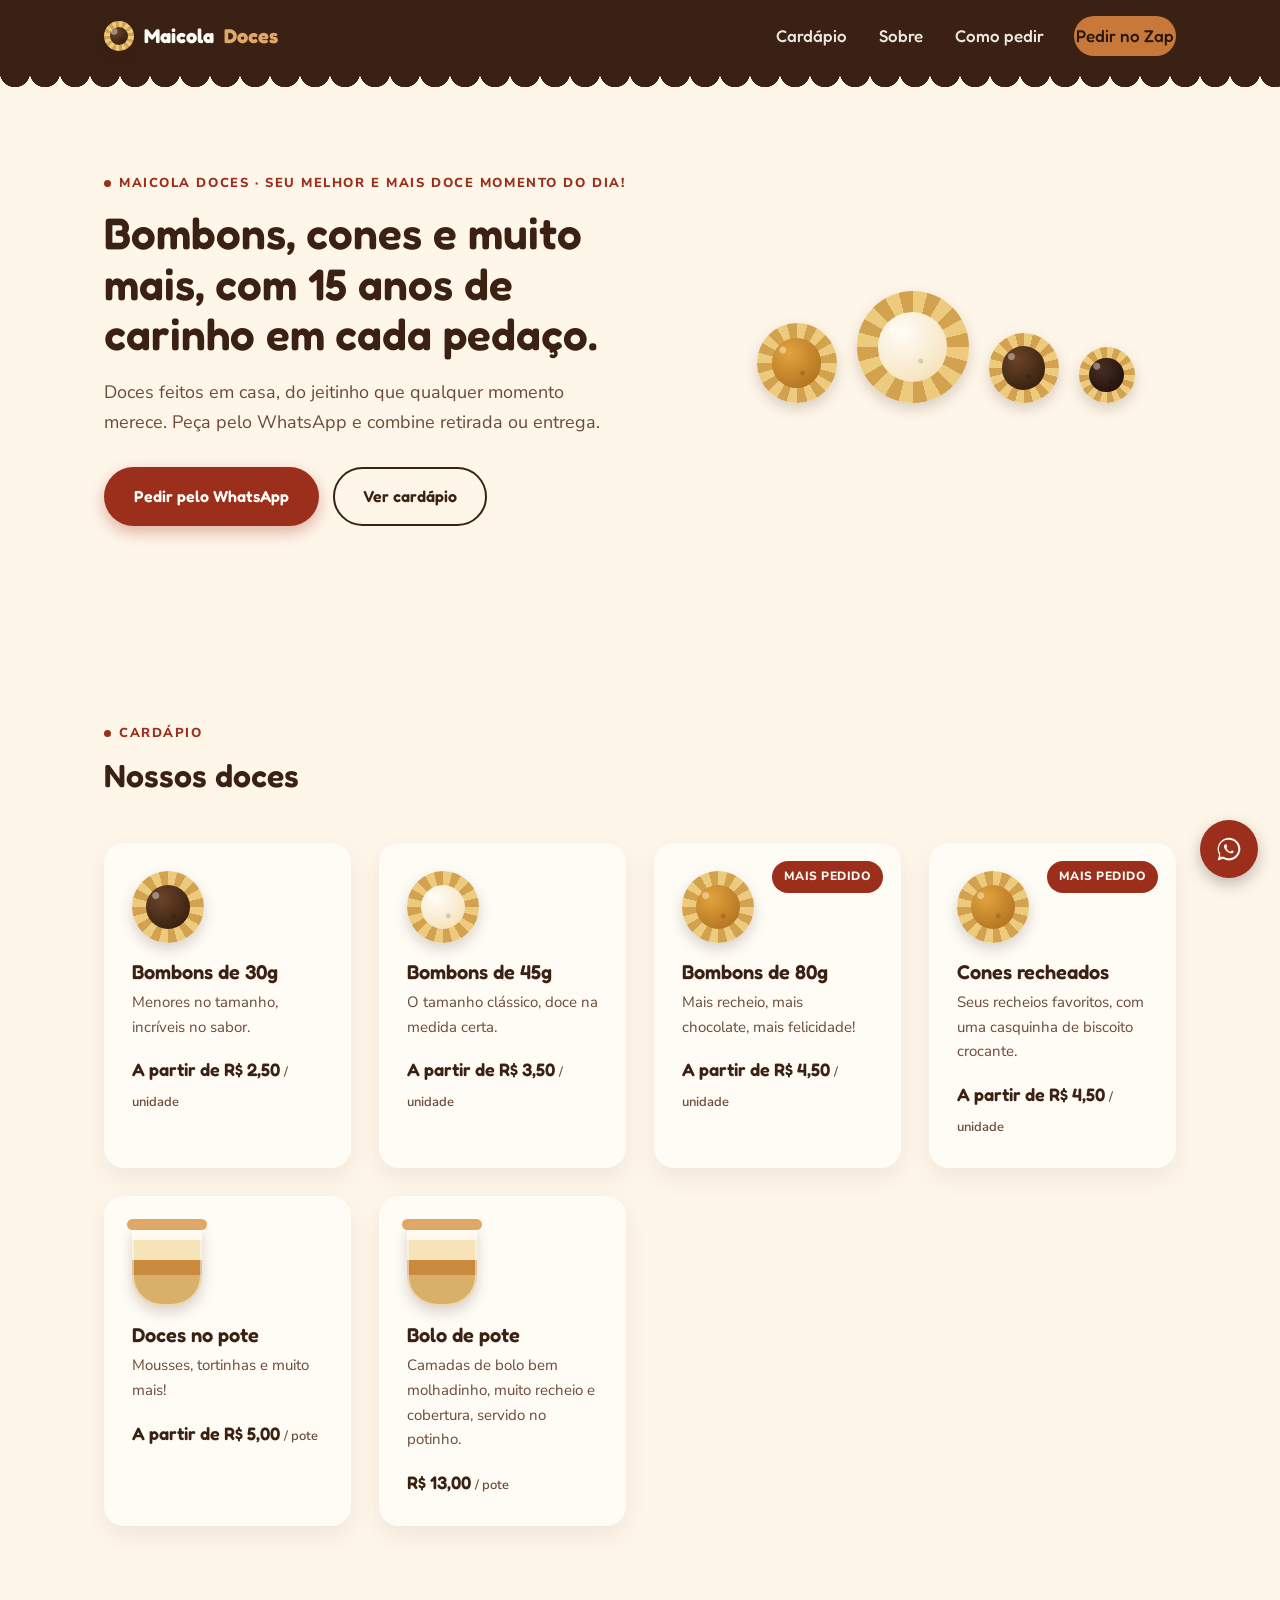
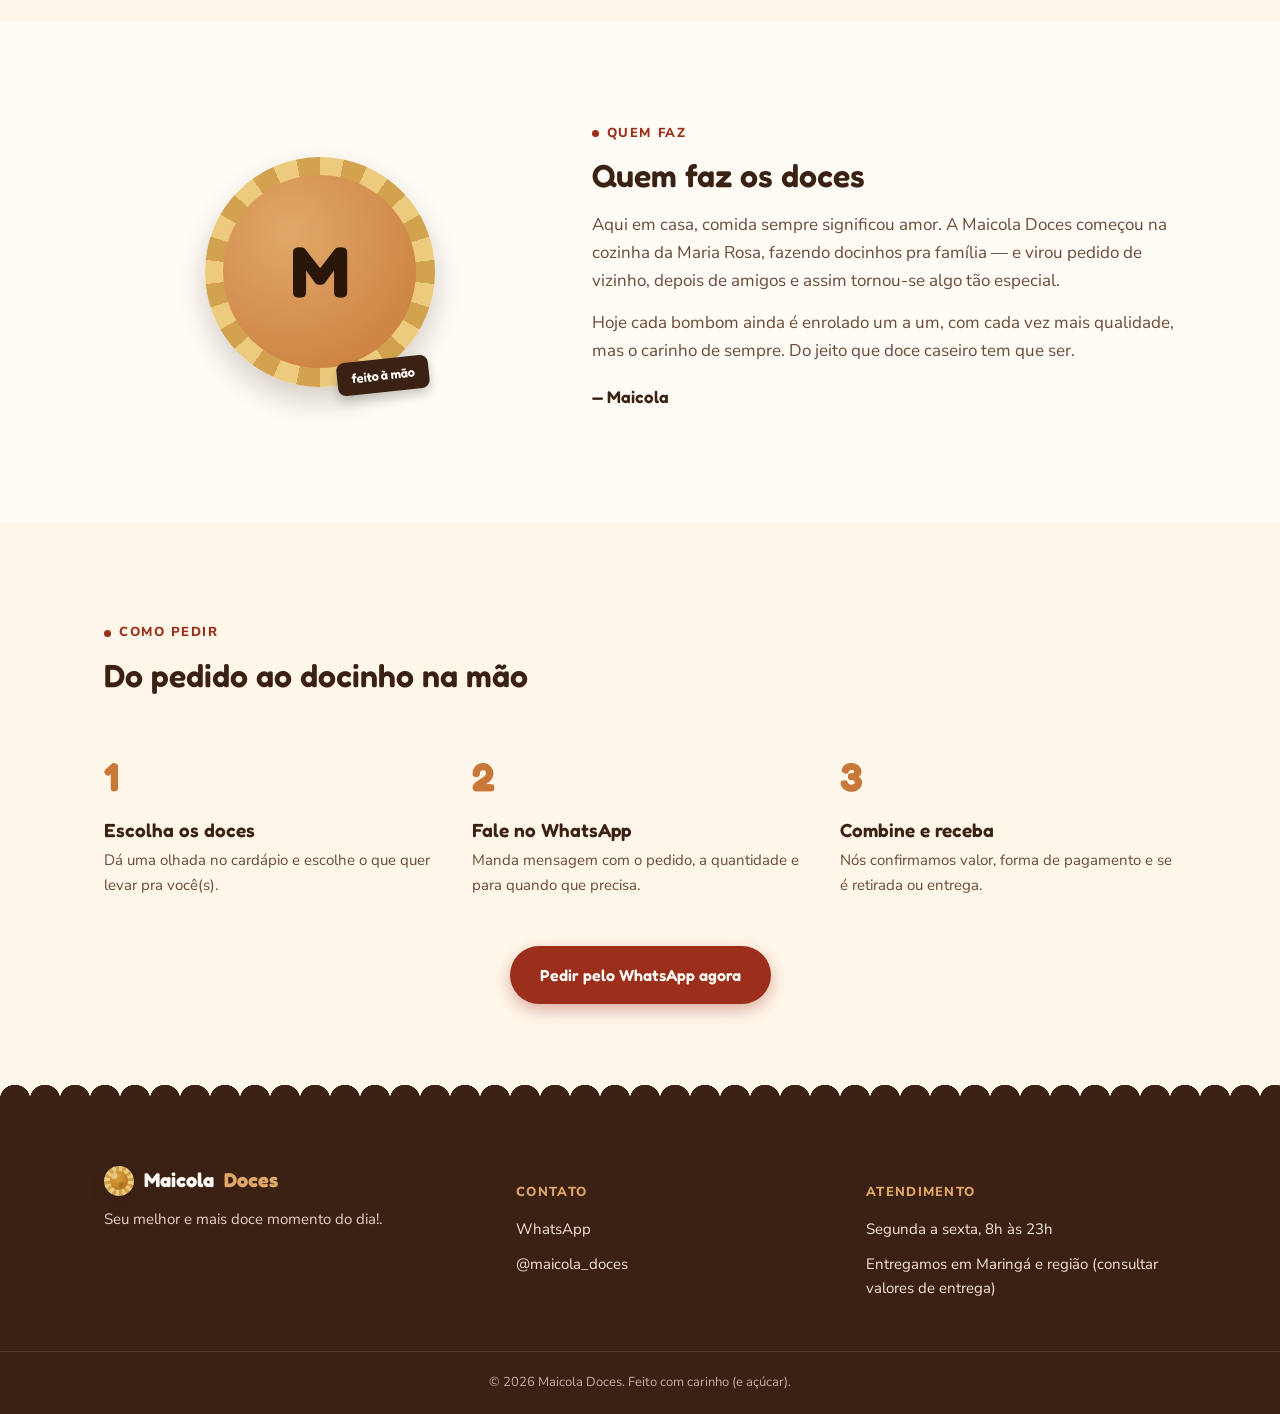
==== index.html @ 43e2b048 "Update index.html test12" ====
<!doctype html>
<html lang="pt-BR">
<head>
<meta charset="UTF-8">
<meta name="viewport" content="width=device-width, initial-scale=1.0">
<title>Maicola Doces — Doces caseiros feitos com amor</title>
<meta name="description" content="Maicola Doces: Bombons, cones, docinhos de festa, doces e bolos de pote, feitos em casa. Peça pelo WhatsApp.">
<link rel="icon" href="data:image/svg+xml,%3Csvg xmlns='http://www.w3.org/2000/svg' viewBox='0 0 100 100'%3E%3Ctext y='.9em' font-size='90'%3E%F0%9F%8D%AC%3C/text%3E%3C/svg%3E">
<link rel="preconnect" href="https://fonts.googleapis.com">
<link rel="preconnect" href="https://fonts.gstatic.com" crossorigin>
<link href="https://fonts.googleapis.com/css2?family=Fredoka:wght@500;600;700&family=Nunito+Sans:wght@400;600;700;800&display=swap" rel="stylesheet">

<!--
  MAICOLA DOCES — site para GitHub Pages
  ANTES DE PUBLICAR, troque:
  1. WhatsApp  -> procure "5500000000000" e troque pelo número real (55 + DDD + número, só dígitos)
  2. Instagram -> procure "maicoladoces" e troque pelo @ real
  3. Cardápio  -> seção <section id="cardapio">: nomes, descrições e preços
  4. Rodapé    -> horário de atendimento e área de entrega
  5. Fotos     -> por padrão o site usa círculos de "doce" feitos em CSS (sem precisar de foto).
                  Se quiser usar fotos reais, troque o conteúdo de .docinho ou .foto-frame por uma <img>.
-->

<style>
  /* ===== TOKENS ===== */
  :root{
    --cacau: #3A2113;
    --cacau-2: #2A1709;
    --caramelo: #C8793A;
    --caramelo-2: #E0A868;
    --beijinho: #FFF6EA;
    --beijinho-2: #FFFCF6;
    --morango: #E8A0A0;
    --goiabada: #9C2E1C;
    --tinta: #2A1A12;
    --tinta-suave: #6B4A38;
    --liner-a: #EDCB7E;
    --liner-b: #D2A24E;
    --radius: 20px;
    --container: 1120px;
  }

  /* ===== RESET / BASE ===== */
  *,*::before,*::after{ box-sizing:border-box; }
  html{ scroll-behavior:smooth; }
  body{
    margin:0;
    background:var(--beijinho);
    color:var(--tinta);
    font-family:'Nunito Sans', sans-serif;
    font-size:17px;
    line-height:1.65;
    -webkit-font-smoothing:antialiased;
  }
  img,svg{ display:block; max-width:100%; }
  a{ color:inherit; text-decoration:none; }
  ul{ margin:0; padding:0; list-style:none; }
  h1,h2,h3{ font-family:'Fredoka', sans-serif; font-weight:600; margin:0; color:var(--cacau); line-height:1.15; }
  p{ margin:0; }
  ::selection{ background:var(--morango); color:var(--cacau); }
  :focus-visible{ outline:3px solid var(--goiabada); outline-offset:3px; border-radius:4px; }

  .container{ max-width:var(--container); margin:0 auto; padding:0 24px; }
  .section{ padding:96px 0; }
  section[id]{ scroll-margin-top:96px; }
  @media (max-width:640px){ .section{ padding:64px 0; } }

  .eyebrow{
    display:inline-flex; align-items:center; gap:8px;
    font-family:'Nunito Sans', sans-serif; font-weight:800; font-size:13px;
    letter-spacing:.12em; text-transform:uppercase; color:var(--goiabada);
    margin-bottom:14px;
  }
  .eyebrow::before{
    content:""; width:7px; height:7px; border-radius:50%; background:var(--goiabada); flex:none;
  }

  /* ===== BUTTONS ===== */
  .btn{
    display:inline-flex; align-items:center; justify-content:center; gap:8px;
    font-family:'Fredoka', sans-serif; font-weight:600; font-size:16px;
    padding:14px 28px; border-radius:999px; border:2px solid transparent;
    transition:transform .18s ease, box-shadow .18s ease, background .18s ease;
    cursor:pointer; white-space:nowrap;
  }
  .btn-primary{ background:var(--goiabada); color:var(--beijinho-2); box-shadow:0 6px 16px rgba(156,46,28,.35); }
  .btn-primary:hover{ transform:translateY(-2px); box-shadow:0 10px 20px rgba(156,46,28,.4); }
  .btn-ghost{ background:transparent; border-color:var(--cacau); color:var(--cacau); }
  .btn-ghost:hover{ background:var(--cacau); color:var(--beijinho-2); }
  .btn-on-dark{ border-color:var(--beijinho); color:var(--beijinho); }
  .btn-on-dark:hover{ background:var(--beijinho); color:var(--cacau); }

  /* ===== HEADER ===== */
  .site-header{
    position:sticky; top:0; z-index:50;
    background:var(--cacau);
    position:relative;
  }
  .header-inner{
    display:flex; align-items:center; justify-content:space-between;
    padding:16px 24px; position:relative; z-index:2;
  }
  .brand{ display:flex; align-items:center; gap:10px; font-family:'Fredoka',sans-serif; font-weight:700; font-size:20px; color:var(--beijinho-2); }
  .brand span{ color:var(--caramelo-2); }
  .site-nav{ display:flex; gap:28px; align-items:center; }
  .site-nav a{ font-family:'Fredoka',sans-serif; font-weight:500; color:var(--beijinho-2); opacity:.9; padding:6px 2px; }
  .site-nav a:hover{ opacity:1; border-bottom:2px solid var(--caramelo-2); }
  .nav-cta{ background:var(--caramelo); color:var(--cacau-2)!important; padding:10px 20px; border-radius:999px; font-weight:600; opacity:1!important; border-bottom:none!important; }
  .nav-cta:hover{ background:var(--caramelo-2); }

  .nav-toggle{ display:none; background:none; border:0; width:40px; height:36px; position:relative; cursor:pointer; padding:0; }
  .nav-toggle span{ position:absolute; left:6px; right:6px; height:2px; background:var(--beijinho-2); transition:transform .25s, opacity .25s; }
  .nav-toggle span:nth-child(1){ top:10px; }
  .nav-toggle span:nth-child(2){ top:17px; }
  .nav-toggle span:nth-child(3){ top:24px; }
  .nav-toggle[aria-expanded="true"] span:nth-child(1){ transform:translateY(7px) rotate(45deg); }
  .nav-toggle[aria-expanded="true"] span:nth-child(2){ opacity:0; }
  .nav-toggle[aria-expanded="true"] span:nth-child(3){ transform:translateY(-7px) rotate(-45deg); }

  @media (max-width:760px){
    .nav-toggle{ display:block; }
    .site-nav{
      position:absolute; top:100%; left:0; right:0; z-index:1;
      background:var(--cacau); flex-direction:column; align-items:flex-start;
      padding:6px 24px 22px; gap:16px; display:none;
    }
    .site-nav.open{ display:flex; }
    .nav-cta{ margin-top:4px; }
  }

  /* scalloped bottom edge of header (forminha de papel) */
  .site-header::after{
    content:""; position:absolute; left:0; right:0; bottom:-15px; height:15px; z-index:1;
    background-image: radial-gradient(circle at 15px 0, var(--cacau) 15px, transparent 15.5px);
    background-size:30px 15px; background-repeat:repeat-x;
  }

  /* ===== DOCINHO (forminha pleated liner + candy) — signature element ===== */
  .docinho{
    --c1:#6b4429; --c2:#2a1709;
    width:72px; height:72px; border-radius:50%;
    background: repeating-conic-gradient(from 0deg, var(--liner-a) 0deg 15deg, var(--liner-b) 15deg 30deg);
    display:grid; place-items:center; flex:none;
    box-shadow:0 6px 14px rgba(42,23,9,.18);
  }
  .docinho .miolo{
    width:62%; height:62%; border-radius:50%;
    background-image:
      radial-gradient(circle at 22% 24%, rgba(255,255,255,.4) 0 3px, transparent 4px),
      radial-gradient(circle at 62% 70%, rgba(0,0,0,.14) 0 2px, transparent 3px),
      radial-gradient(circle at 35% 30%, var(--c1), var(--c2));
  }
  .docinho.mini{ width:40px; height:40px; }
  .docinho.brand-mark{ width:30px; height:30px; }

  .pote{
    width:70px; height:82px; border-radius:8px 8px 30px 30px; position:relative; flex:none;
    background:linear-gradient(to bottom, #fffaf0 0 20%, #f6e3b8 20% 44%, #c98a3e 44% 62%, #d8b06a 62% 100%);
    box-shadow:0 6px 14px rgba(42,23,9,.18), inset 0 0 0 2px rgba(255,255,255,.5);
  }
  .pote::before{
    content:""; position:absolute; top:-5px; left:-5px; right:-5px; height:11px;
    background:var(--caramelo-2); border-radius:7px;
  }

  .mini-cluster{ display:flex; align-items:center; }
  .mini-cluster .docinho{ margin-left:-14px; border:3px solid var(--beijinho-2); }
  .mini-cluster .docinho:first-child{ margin-left:0; }

  /* ===== HERO ===== */
  .hero{ background:var(--beijinho); overflow:hidden; }
  .hero-inner{ display:grid; grid-template-columns:1.1fr .9fr; gap:48px; align-items:center; }
  .hero h1{ font-size:44px; margin-bottom:18px; }
  .hero p.lead{ font-size:18px; color:var(--tinta-suave); max-width:520px; margin-bottom:30px; }
  .hero-ctas{ display:flex; gap:14px; flex-wrap:wrap; }

  .docinho-cluster{ position:relative; display:flex; justify-content:center; align-items:flex-end; gap:20px; padding:20px; }
  .docinho-cluster .docinho:nth-child(1){ width:80px; height:80px; }
  .docinho-cluster .docinho:nth-child(2){ width:112px; height:112px; }
  .docinho-cluster .docinho:nth-child(3){ width:70px; height:70px; }
  .docinho-cluster .docinho:nth-child(4){ width:56px; height:56px; }

  @media (prefers-reduced-motion:no-preference){
    .docinho-cluster .docinho:nth-child(1){ animation:float1 5s ease-in-out infinite; }
    .docinho-cluster .docinho:nth-child(2){ animation:float2 6s ease-in-out infinite; }
    .docinho-cluster .docinho:nth-child(3){ animation:float3 5.5s ease-in-out infinite; }
    .docinho-cluster .docinho:nth-child(4){ animation:float4 4.5s ease-in-out infinite; }
  }
  @keyframes float1{ 0%,100%{ transform:translateY(8px) rotate(-4deg); } 50%{ transform:translateY(-2px) rotate(-4deg); } }
  @keyframes float2{ 0%,100%{ transform:translateY(-10px); } 50%{ transform:translateY(-18px); } }
  @keyframes float3{ 0%,100%{ transform:translateY(10px) rotate(5deg); } 50%{ transform:translateY(2px) rotate(5deg); } }
  @keyframes float4{ 0%,100%{ transform:translateY(0) rotate(-8deg); } 50%{ transform:translateY(-10px) rotate(-8deg); } }

  @media (max-width:860px){
    .hero-inner{ grid-template-columns:1fr; text-align:center; }
    .hero p.lead{ margin-inline:auto; }
    .hero-ctas{ justify-content:center; }
  }

  /* ===== CARDS / GRID ===== */
  .grid{ display:grid; gap:28px; }
  .cardapio-grid{ grid-template-columns:repeat(auto-fit, minmax(240px,1fr)); margin-top:48px; }

  .card{
    background:var(--beijinho-2); border-radius:var(--radius); padding:28px;
    box-shadow:0 10px 24px rgba(58,33,19,.08); position:relative;
  }
  .doce-card .card-visual{ margin-bottom:18px; }
  .doce-card h3{ font-size:20px; margin-bottom:6px; }
  .doce-card p{ color:var(--tinta-suave); font-size:15px; margin-bottom:16px; }
  .price{ font-family:'Fredoka',sans-serif; font-weight:600; color:var(--cacau); font-size:18px; }
  .price small{ font-family:'Nunito Sans',sans-serif; font-weight:600; color:var(--tinta-suave); font-size:13px; }

  .badge{
    position:absolute; top:18px; right:18px; font-size:12px; font-weight:800;
    letter-spacing:.04em; text-transform:uppercase; padding:6px 12px; border-radius:999px;
    background:var(--goiabada); color:var(--beijinho-2);
  }

  /* ===== SOBRE ===== */
  .sobre{ background:var(--beijinho-2); }
  .sobre-inner{ display:grid; grid-template-columns:.85fr 1.15fr; gap:56px; align-items:center; }
  .foto-frame{
    width:230px; height:230px; border-radius:50%; margin:0 auto; position:relative;
    background:repeating-conic-gradient(from 0deg, var(--liner-a) 0deg 12deg, var(--liner-b) 12deg 24deg);
    display:grid; place-items:center; box-shadow:0 14px 30px rgba(42,23,9,.2);
  }
  .foto-frame .miolo{
    width:84%; height:84%; border-radius:50%;
    background:radial-gradient(circle at 35% 30%, var(--caramelo-2), var(--caramelo));
    display:grid; place-items:center;
    font-family:'Fredoka',sans-serif; font-weight:700; font-size:72px; color:var(--cacau-2);
  }
  .tag-pendurada{
    position:absolute; bottom:-6px; right:6px; background:var(--cacau); color:var(--beijinho-2);
    font-family:'Fredoka',sans-serif; font-size:13px; font-weight:600; padding:6px 14px;
    border-radius:8px; transform:rotate(-6deg); box-shadow:0 6px 12px rgba(0,0,0,.2);
  }
  .sobre h2{ font-size:32px; margin-bottom:16px; }
  .sobre p{ color:var(--tinta-suave); margin-bottom:14px; }
  .sobre .assinatura{ font-family:'Fredoka',sans-serif; color:var(--cacau); font-weight:600; margin-top:18px; }

  @media (max-width:860px){
    .sobre-inner{ grid-template-columns:1fr; text-align:center; }
    .sobre p{ max-width:520px; margin-inline:auto; margin-bottom:14px; }
  }

  /* ===== COMO PEDIR ===== */
  .steps{ display:grid; grid-template-columns:repeat(3,1fr); gap:32px; margin-top:48px; }
  .step{ text-align:left; }
  .step .num{ font-family:'Fredoka',sans-serif; font-size:40px; font-weight:700; color:var(--caramelo); margin-bottom:10px; }
  .step h3{ font-size:19px; margin-bottom:8px; }
  .step p{ color:var(--tinta-suave); font-size:15px; }
  .pedidos-cta{ margin-top:48px; text-align:center; }

  @media (max-width:760px){ .steps{ grid-template-columns:1fr; } }

  /* ===== FOOTER ===== */
  .site-footer{ background:var(--cacau); color:var(--beijinho-2); padding-top:64px; position:relative; }
  .site-footer::before{
    content:""; position:absolute; left:0; right:0; top:-15px; height:15px;
    background-image: radial-gradient(circle at 15px 15px, var(--cacau) 15px, transparent 15.5px);
    background-size:30px 15px; background-repeat:repeat-x;
  }
  .footer-grid{ display:grid; grid-template-columns:1.2fr 1fr 1fr; gap:40px; padding-bottom:40px; }
  .footer-brand{ display:flex; align-items:center; gap:10px; font-family:'Fredoka',sans-serif; font-weight:700; font-size:20px; margin-bottom:10px; }
  .footer-brand span{ color:var(--caramelo-2); }
  .footer-tagline{ color:#E6D2C2; font-size:15px; max-width:280px; }
  .footer-col h4{ font-family:'Nunito Sans',sans-serif; font-weight:800; font-size:13px; letter-spacing:.1em; text-transform:uppercase; color:var(--caramelo-2); margin-bottom:14px; }
  .footer-col a, .footer-col p{ display:block; color:#F3E6D8; font-size:15px; margin-bottom:10px; }
  .footer-col a:hover{ color:var(--beijinho-2); text-decoration:underline; }
  .footer-bottom{ border-top:1px solid rgba(255,255,255,.12); padding:20px 0; text-align:center; font-size:13px; color:#C9AE99; }

  @media (max-width:760px){ .footer-grid{ grid-template-columns:1fr; gap:28px; text-align:center; } .footer-brand{ justify-content:center; } .footer-tagline{ margin-inline:auto; } }

  /* ===== WHATSAPP FLUTUANTE ===== */
  .wa-float{
    position:fixed; bottom:22px; right:22px; z-index:60;
    width:58px; height:58px; border-radius:50%; background:var(--goiabada); color:var(--beijinho-2);
    display:grid; place-items:center; box-shadow:0 6px 16px rgba(0,0,0,.25);
  }
  @media (prefers-reduced-motion:no-preference){ .wa-float{ animation:pulse 2.6s ease-in-out infinite; } }
  @keyframes pulse{ 0%,100%{ box-shadow:0 6px 16px rgba(0,0,0,.25); } 50%{ box-shadow:0 6px 24px rgba(156,46,28,.55); } }

  /* ===== REVEAL ON SCROLL ===== */
  .reveal{ opacity:0; transform:translateY(18px); transition:opacity .6s ease, transform .6s ease; }
  .reveal.in-view{ opacity:1; transform:none; }
  @media (prefers-reduced-motion:reduce){
    .reveal{ opacity:1; transform:none; transition:none; }
    .docinho-cluster .docinho{ animation:none!important; }
    .wa-float{ animation:none!important; }
  }
</style>
</head>
<body>

<header class="site-header">
  <div class="header-inner container">
    <a class="brand" href="#topo">
      <span class="docinho brand-mark" aria-hidden="true"><span class="miolo" style="--c1:#6b4429;--c2:#2a1709"></span></span>
      Maicola <span>Doces</span>
    </a>
    <button class="nav-toggle" aria-label="Abrir menu" aria-expanded="false" id="navToggle">
      <span></span><span></span><span></span>
    </button>
    <nav class="site-nav" id="siteNav">
      <a href="#cardapio">Cardápio</a>
      <a href="#sobre">Sobre</a>
      <a href="#pedidos">Como pedir</a>
      <!-- EDITAR: troque 5500000000000 pelo WhatsApp real -->
      <a class="nav-cta" href="https://wa.me/5544999395339?text=Ol%C3%A1!%20Vim%20pelo%20site%20e%20queria%20fazer%20um%20pedido%20de%20doces" target="_blank" rel="noopener">Pedir no Zap</a>
    </nav>
  </div>
</header>

<main id="topo">

  <!-- HERO -->
  <section class="hero section">
    <div class="container hero-inner">
      <div>
        <span class="eyebrow">Maicola Doces · Seu melhor e mais doce momento do dia!</span>
        <h1>Bombons, cones e muito mais, com 15 anos de carinho em cada pedaço.</h1>
        <p class="lead">Doces feitos em casa, do jeitinho que qualquer momento merece. Peça pelo WhatsApp e combine retirada ou entrega.</p>
        <div class="hero-ctas">
          <a class="btn btn-primary" href="https://wa.me/5544999395339?text=Ol%C3%A1!%20Vim%20pelo%20site%20e%20queria%20fazer%20um%20pedido%20de%20doces" target="_blank" rel="noopener">Pedir pelo WhatsApp</a>
          <a class="btn btn-ghost" href="#cardapio">Ver cardápio</a>
        </div>
      </div>
      <div class="docinho-cluster" aria-hidden="true">
        <div class="docinho" style="--c1:#e2a33d;--c2:#a8691b"><span class="miolo"></span></div>
        <div class="docinho" style="--c1:#fffdf8;--c2:#f3dcae"><span class="miolo"></span></div>
        <div class="docinho" style="--c1:#6b4429;--c2:#2a1709"><span class="miolo"></span></div>
        <div class="docinho" style="--c1:#4a2e22;--c2:#160b06"><span class="miolo"></span></div>
      </div>
    </div>
  </section>

  <!-- CARDÁPIO -->
  <section class="section" id="cardapio">
    <div class="container">
      <span class="eyebrow">Cardápio</span>
      <h2 style="font-size:32px">Nossos doces</h2>

      <div class="grid cardapio-grid">

        <article class="card doce-card reveal">
          <div class="card-visual"><div class="docinho" style="--c1:#6b4429;--c2:#2a1709"><span class="miolo"></span></div></div>
          <h3>Bombons de 30g</h3>
          <p>Menores no tamanho, incríveis no sabor.</p>
          <span class="price"> A partir de R$ 2,50 <small>/ unidade</small></span>
        </article>
        
        <article class="card doce-card reveal">
          <div class="card-visual"><div class="docinho" style="--c1:#fffdf8;--c2:#f3dcae"><span class="miolo"></span></div></div>
          <h3>Bombons de 45g</h3>
          <p>O tamanho clássico, doce na medida certa.</p>
          <span class="price"> A partir de R$ 3,50 <small>/ unidade</small></span>
        </article>
        
        <article class="card doce-card reveal">
           <span class="badge">Mais pedido</span>
          <div class="card-visual"><div class="docinho" style="--c1:#e2a33d;--c2:#a8691b"><span class="miolo"></span></div></div>
          <h3>Bombons de 80g</h3>
          <p>Mais recheio, mais chocolate, mais felicidade!</p>
          <span class="price"> A partir de R$ 4,50 <small>/ unidade</small></span>
        </article>
        
        <article class="card doce-card reveal">
           <span class="badge">Mais pedido</span>
          <div class="card-visual"><div class="docinho" style="--c1:#e2a33d;--c2:#a8691b"><span class="miolo"></span></div></div>
          <h3>Cones recheados</h3>
          <p>Seus recheios favoritos, com uma casquinha de biscoito crocante.</p>
          <span class="price"> A partir de R$ 4,50 <small>/ unidade</small></span>
        </article>
        
        <article class="card doce-card reveal">
          <div class="card-visual"><div class="pote"></div></div>
          <h3>Doces no pote</h3>
          <p>Mousses, tortinhas e muito mais!</p>
          <span class="price"> A partir de R$ 5,00 <small>/ pote</small></span>
        </article>
        
        <article class="card doce-card reveal">
          <div class="card-visual"><div class="pote"></div></div>
          <h3>Bolo de pote</h3>
          <p>Camadas de bolo bem molhadinho, muito recheio e cobertura, servido no potinho.</p>
          <span class="price">R$ 13,00 <small>/ pote</small></span>
        </article>
        
      </div>
    </div>
  </section>

  <!-- SOBRE -->
  <section class="section sobre" id="sobre">
    <div class="container sobre-inner">
      <div class="reveal">
        <div class="foto-frame" aria-hidden="true">
          <div class="miolo">M</div>
          <span class="tag-pendurada">feito à mão</span>
        </div>
        <!-- Quer usar uma foto real? Troque a div .miolo por uma <img src="sua-foto.jpg" style="width:84%;height:84%;border-radius:50%;object-fit:cover"> -->
      </div>
      <div class="reveal">
        <span class="eyebrow">Quem faz</span>
        <h2>Quem faz os doces</h2>
        <p>Aqui em casa, comida sempre significou amor. A Maicola Doces começou na cozinha da Maria Rosa, fazendo docinhos pra família — e virou pedido de vizinho, depois de amigos e assim tornou-se algo tão especial.</p>
        <p>Hoje cada bombom ainda é enrolado um a um, com cada vez mais qualidade, mas o carinho de sempre. Do jeito que doce caseiro tem que ser.</p>
        <p class="assinatura">— Maicola</p>
      </div>
    </div>
  </section>

  <!-- COMO PEDIR -->
  <section class="section" id="pedidos">
    <div class="container">
      <span class="eyebrow">Como pedir</span>
      <h2 style="font-size:32px">Do pedido ao docinho na mão</h2>

      <div class="steps">
        <div class="step reveal">
          <div class="num">1</div>
          <h3>Escolha os doces</h3>
          <p>Dá uma olhada no cardápio e escolhe o que quer levar pra você(s).</p>
        </div>
        <div class="step reveal">
          <div class="num">2</div>
          <h3>Fale no WhatsApp</h3>
          <p>Manda mensagem com o pedido, a quantidade e para quando que precisa.</p>
        </div>
        <div class="step reveal">
          <div class="num">3</div>
          <h3>Combine e receba</h3>
          <p>Nós confirmamos valor, forma de pagamento e se é retirada ou entrega.</p>
        </div>
      </div>

      <div class="pedidos-cta">
        <a class="btn btn-primary" href="https://wa.me/5544999395339?text=Ol%C3%A1!%20Vim%20pelo%20site%20e%20queria%20fazer%20um%20pedido%20de%20doces" target="_blank" rel="noopener">Pedir pelo WhatsApp agora</a>
      </div>
    </div>
  </section>

</main>

<footer class="site-footer">
  <div class="container footer-grid">
    <div>
      <div class="footer-brand">
        <span class="docinho brand-mark" aria-hidden="true"><span class="miolo" style="--c1:#e2a33d;--c2:#a8691b"></span></span>
        Maicola <span>Doces</span>
      </div>
      <p class="footer-tagline">Seu melhor e mais doce momento do dia!.</p>
    </div>
    <div class="footer-col">
      <h4>Contato</h4>
      <!-- EDITAR: número e usuário do Instagram -->
      <a href="https://wa.me/5544999395339" target="_blank" rel="noopener">WhatsApp</a>
      <a href="https://instagram.com/maicola_doces" target="_blank" rel="noopener">@maicola_doces</a>
    </div>
    <div class="footer-col">
      <h4>Atendimento</h4>
      <!-- EDITAR: horário e área de entrega reais -->
      <p>Segunda a sexta, 8h às 23h</p>
      <p>Entregamos em Maringá e região (consultar valores de entrega)</p>
    </div>
  </div>
  <div class="footer-bottom">© <span id="year"></span> Maicola Doces. Feito com carinho (e açúcar).</div>
</footer>

<a class="wa-float" href="https://wa.me/5544999395339?text=Ol%C3%A1!%20Vim%20pelo%20site%20e%20queria%20fazer%20um%20pedido%20de%20doces" target="_blank" rel="noopener" aria-label="Falar no WhatsApp">
  <svg viewBox="0 0 32 32" width="28" height="28" aria-hidden="true"><path fill="currentColor" d="M16 3C9 3 3 9 3 16c0 2.4.7 4.7 1.9 6.7L3 29l6.5-1.8A13 13 0 0 0 16 29c7 0 13-6 13-13S23 3 16 3zm0 23.6c-2.1 0-4.1-.6-5.8-1.6l-.4-.2-4 .1.1-3.9-.3-.4A10.6 10.6 0 0 1 16 5.4c5.9 0 10.6 4.7 10.6 10.6S21.9 26.6 16 26.6zm6-7.9c-.3-.2-1.9-1-2.2-1.1-.3-.1-.5-.2-.7.1-.2.3-.8 1.1-1 1.3-.2.2-.4.2-.7.1-1-.4-2-1.1-2.8-2-.7-.8-1.2-1.8-1.4-2.1-.1-.3 0-.5.1-.7.2-.2.4-.5.6-.7.2-.2.2-.4.1-.6-.1-.2-.7-1.6-.9-2.1-.2-.5-.4-.4-.6-.4h-.6c-.2 0-.5.1-.7.3-.2.2-1 1-1 2.4s1 2.8 1.2 3c.2.2 1.9 2.9 4.6 4 2.7 1.1 2.7.7 3.2.7.5 0 1.6-.6 1.8-1.2.2-.6.2-1.1.1-1.2-.1-.1-.3-.2-.6-.4z"/></svg>
</a>

<script>
  // Menu mobile
  const navToggle = document.getElementById('navToggle');
  const siteNav = document.getElementById('siteNav');
  navToggle.addEventListener('click', () => {
    const open = siteNav.classList.toggle('open');
    navToggle.setAttribute('aria-expanded', open);
  });
  siteNav.querySelectorAll('a').forEach(link => {
    link.addEventListener('click', () => {
      siteNav.classList.remove('open');
      navToggle.setAttribute('aria-expanded', 'false');
    });
  });

  // Ano automático no rodapé
  document.getElementById('year').textContent = new Date().getFullYear();

  // Animação leve ao rolar a página
  const observer = new IntersectionObserver((entries) => {
    entries.forEach(entry => {
      if (entry.isIntersecting){
        entry.target.classList.add('in-view');
        observer.unobserve(entry.target);
      }
    });
  }, { threshold: 0.15 });
  document.querySelectorAll('.reveal').forEach(el => observer.observe(el));
</script>

</body>
</html>
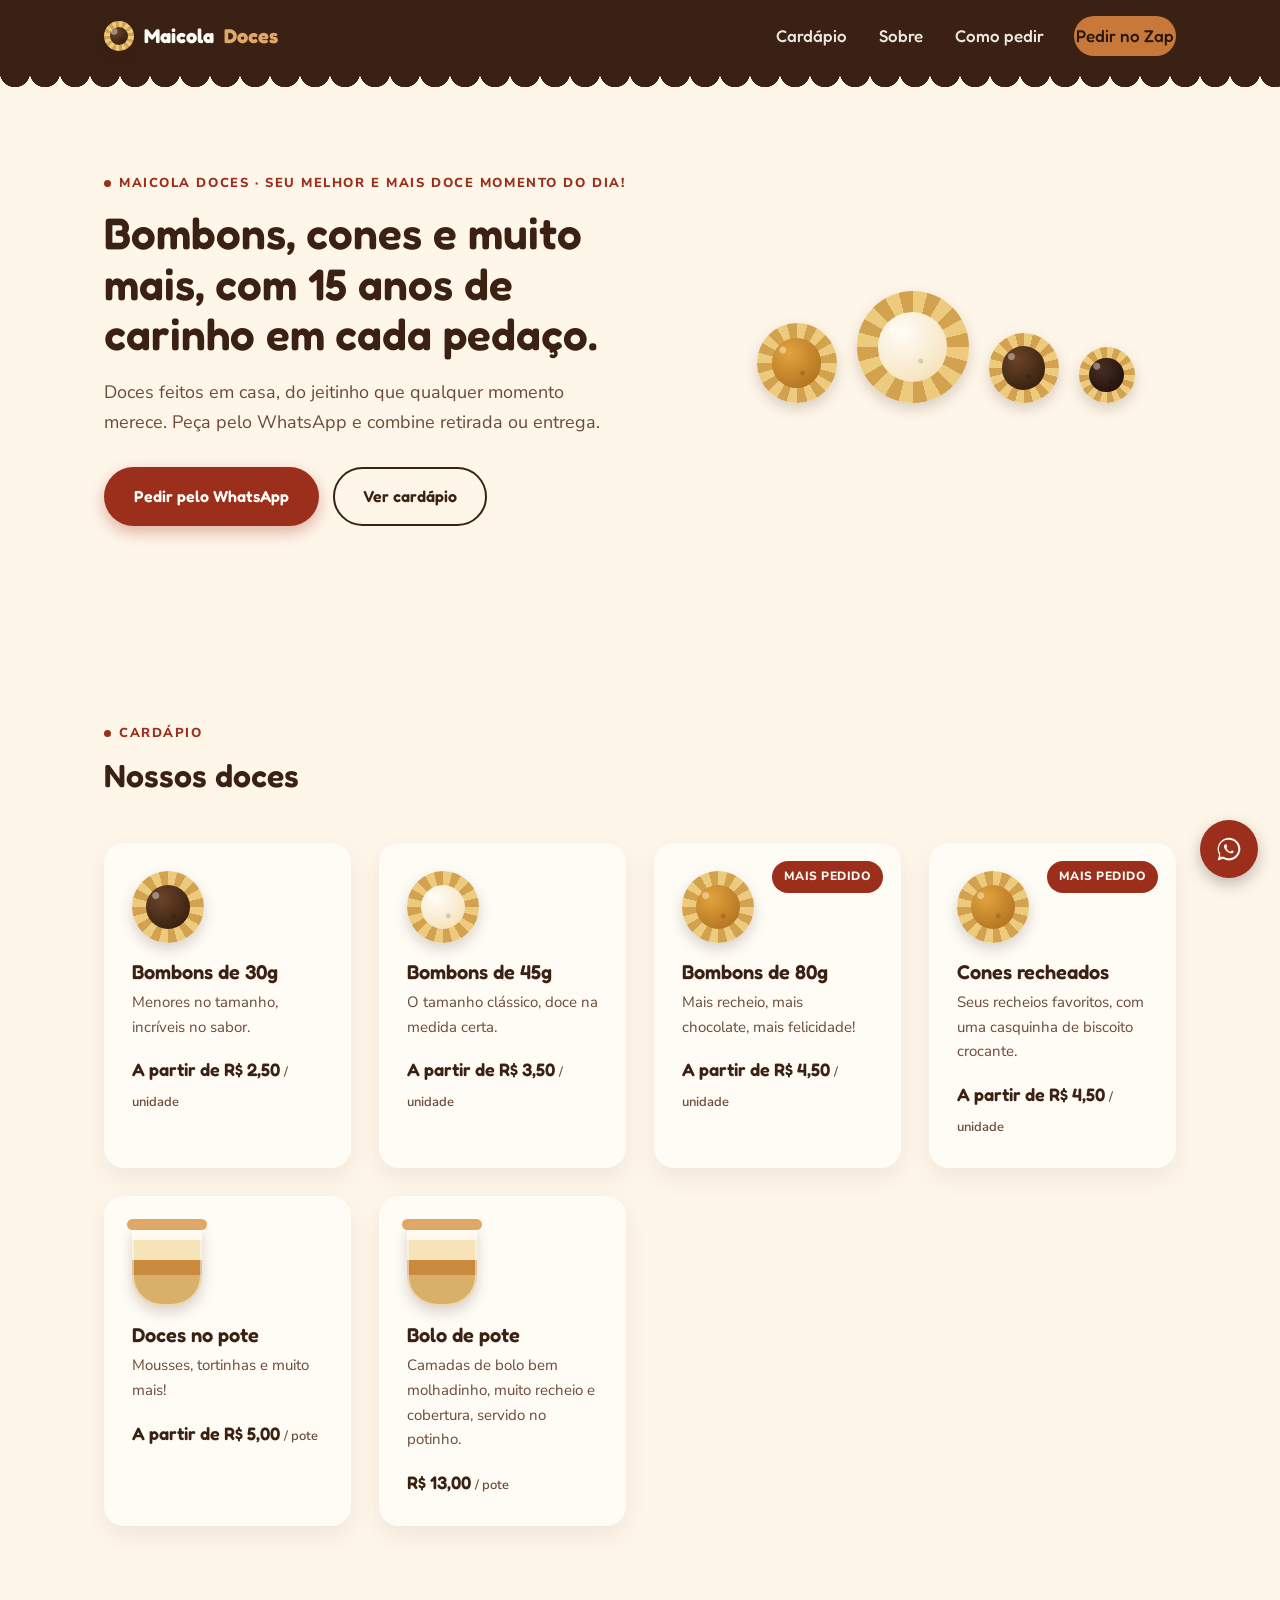
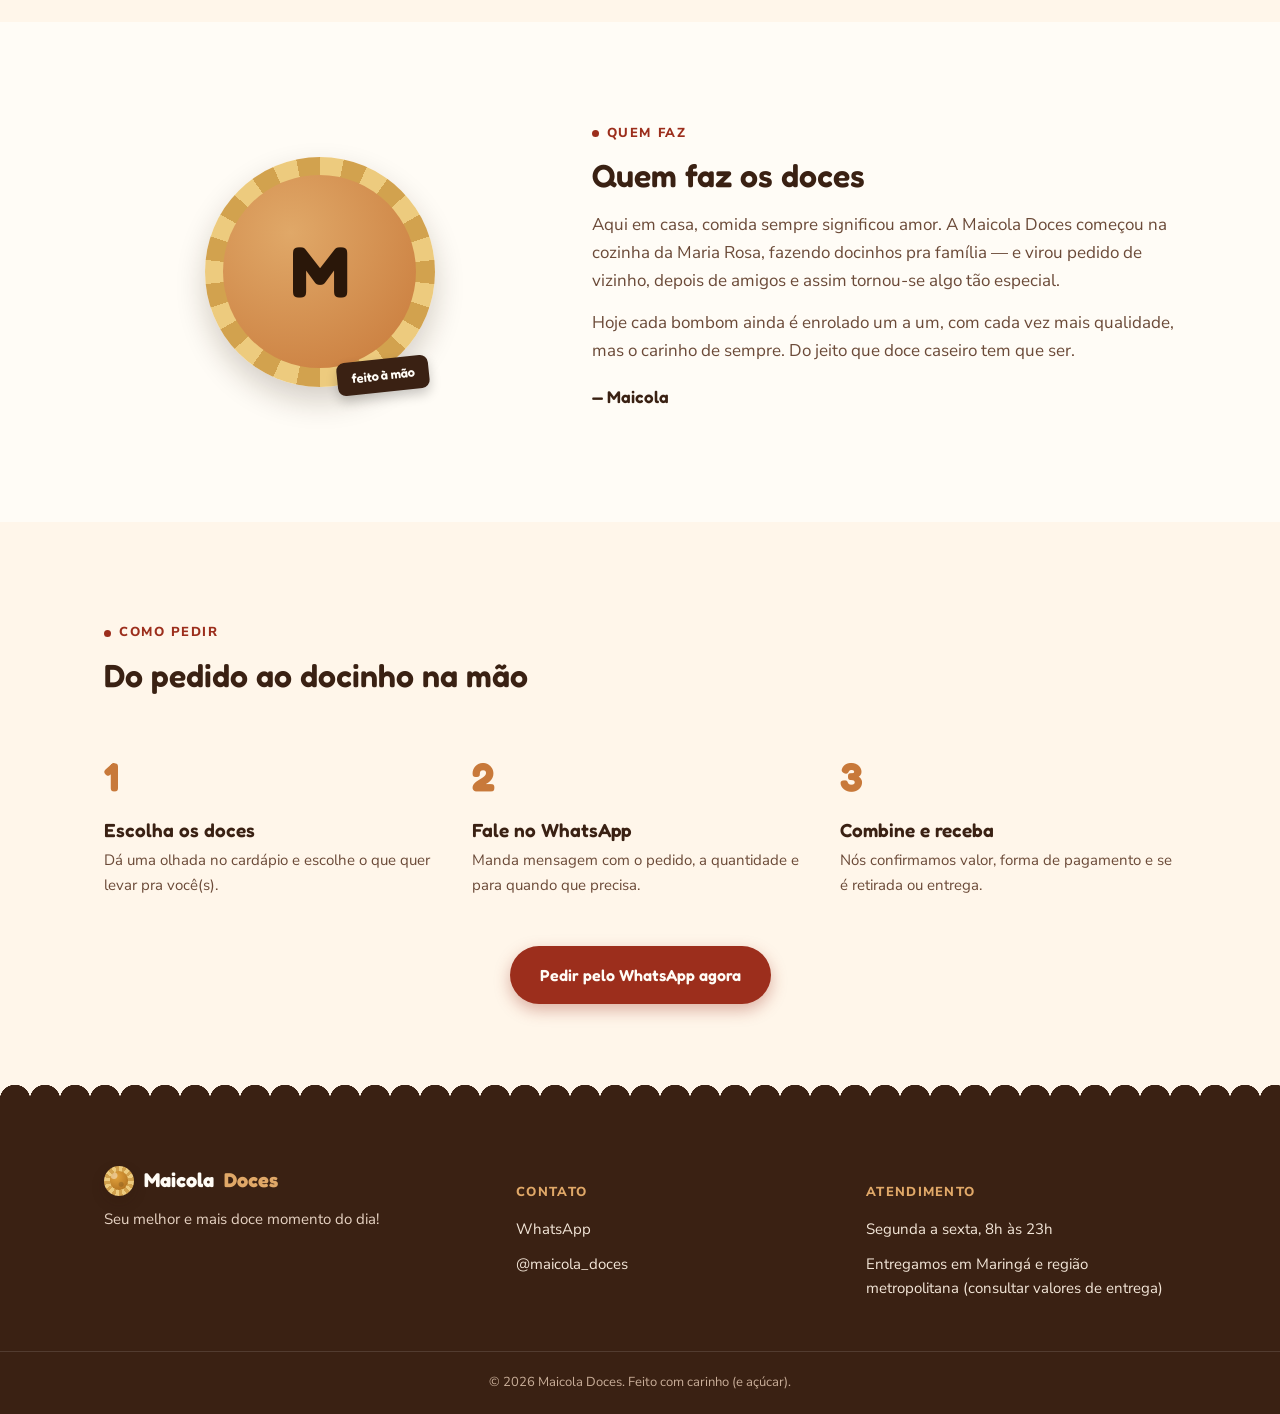
==== commit 110b48db: "Update index.html test13" ====
--- a/index.html
+++ b/index.html
@@ -451,7 +451,7 @@
         <span class="docinho brand-mark" aria-hidden="true"><span class="miolo" style="--c1:#e2a33d;--c2:#a8691b"></span></span>
         Maicola <span>Doces</span>
       </div>
-      <p class="footer-tagline">Seu melhor e mais doce momento do dia!.</p>
+      <p class="footer-tagline">Seu melhor e mais doce momento do dia!</p>
     </div>
     <div class="footer-col">
       <h4>Contato</h4>
@@ -463,7 +463,7 @@
       <h4>Atendimento</h4>
       <!-- EDITAR: horário e área de entrega reais -->
       <p>Segunda a sexta, 8h às 23h</p>
-      <p>Entregamos em Maringá e região (consultar valores de entrega)</p>
+      <p>Entregamos em Maringá e região metropolitana (consultar valores de entrega)</p>
     </div>
   </div>
   <div class="footer-bottom">© <span id="year"></span> Maicola Doces. Feito com carinho (e açúcar).</div>
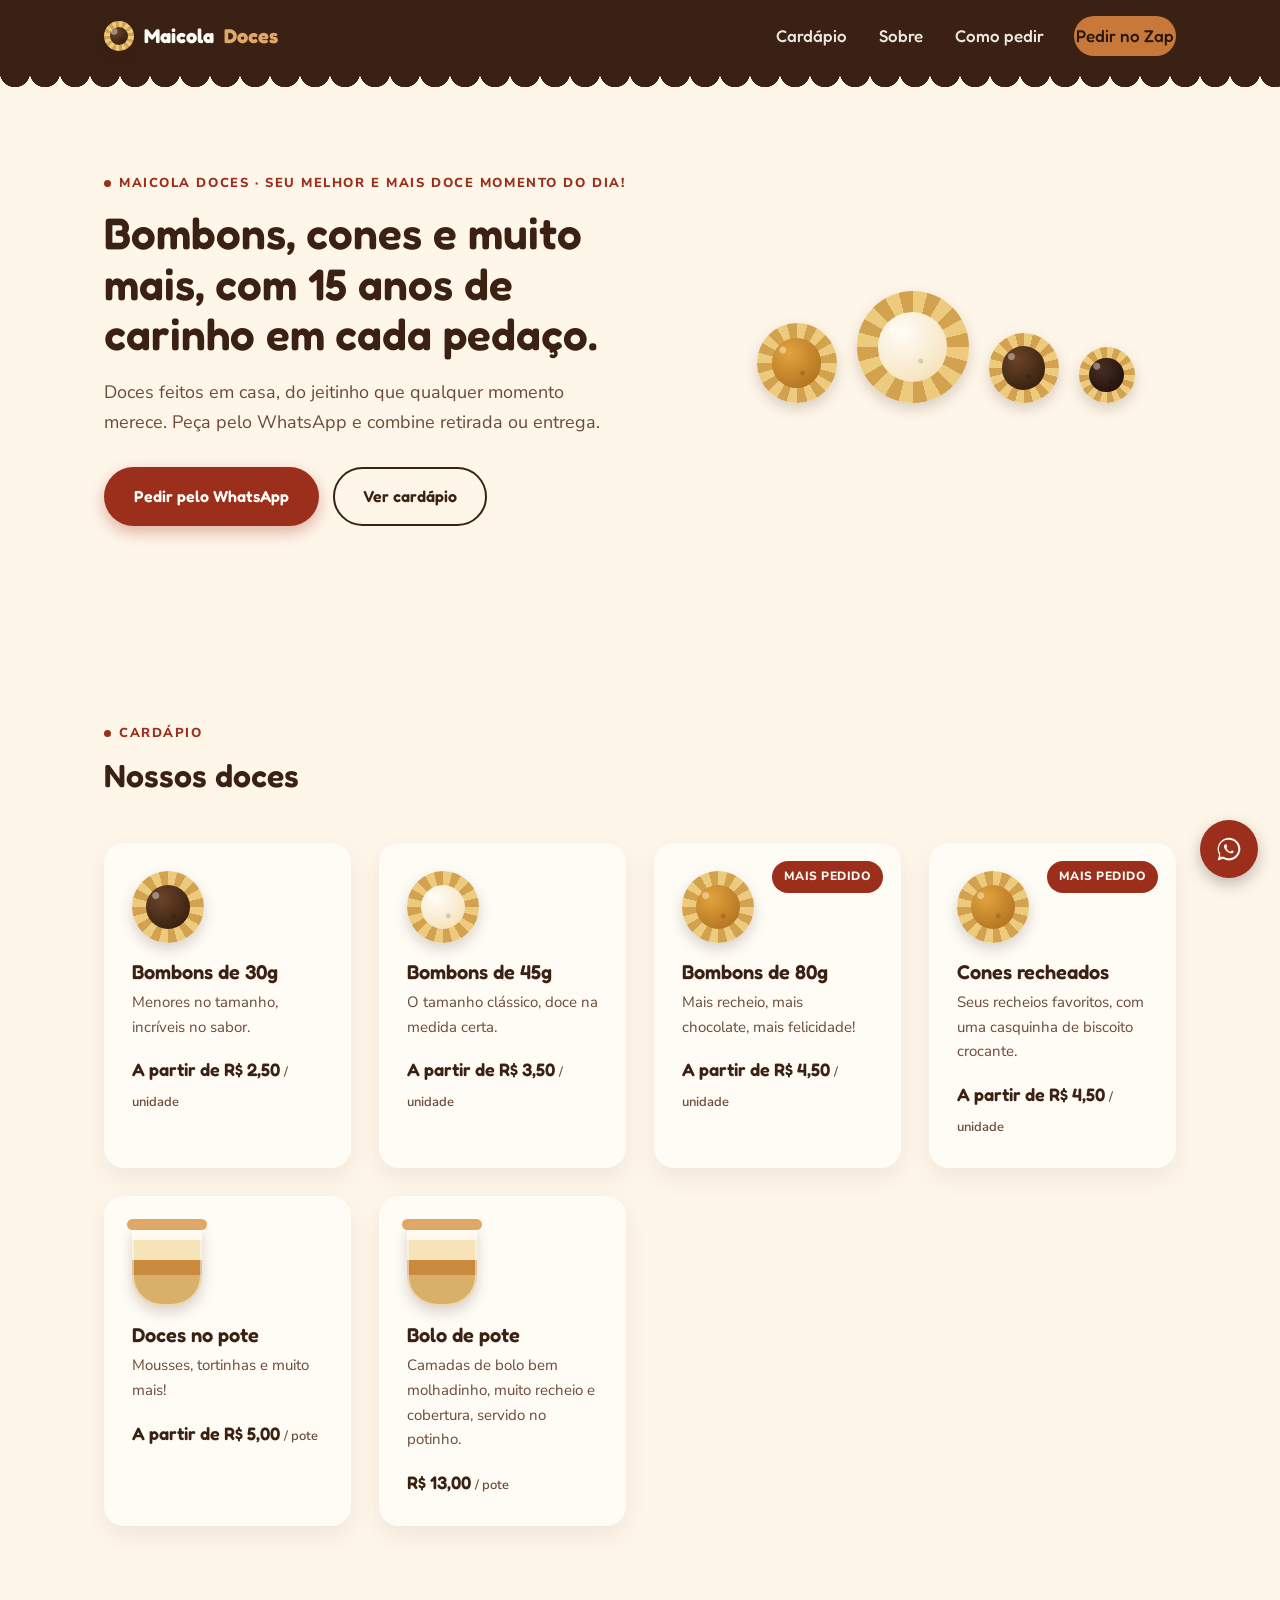
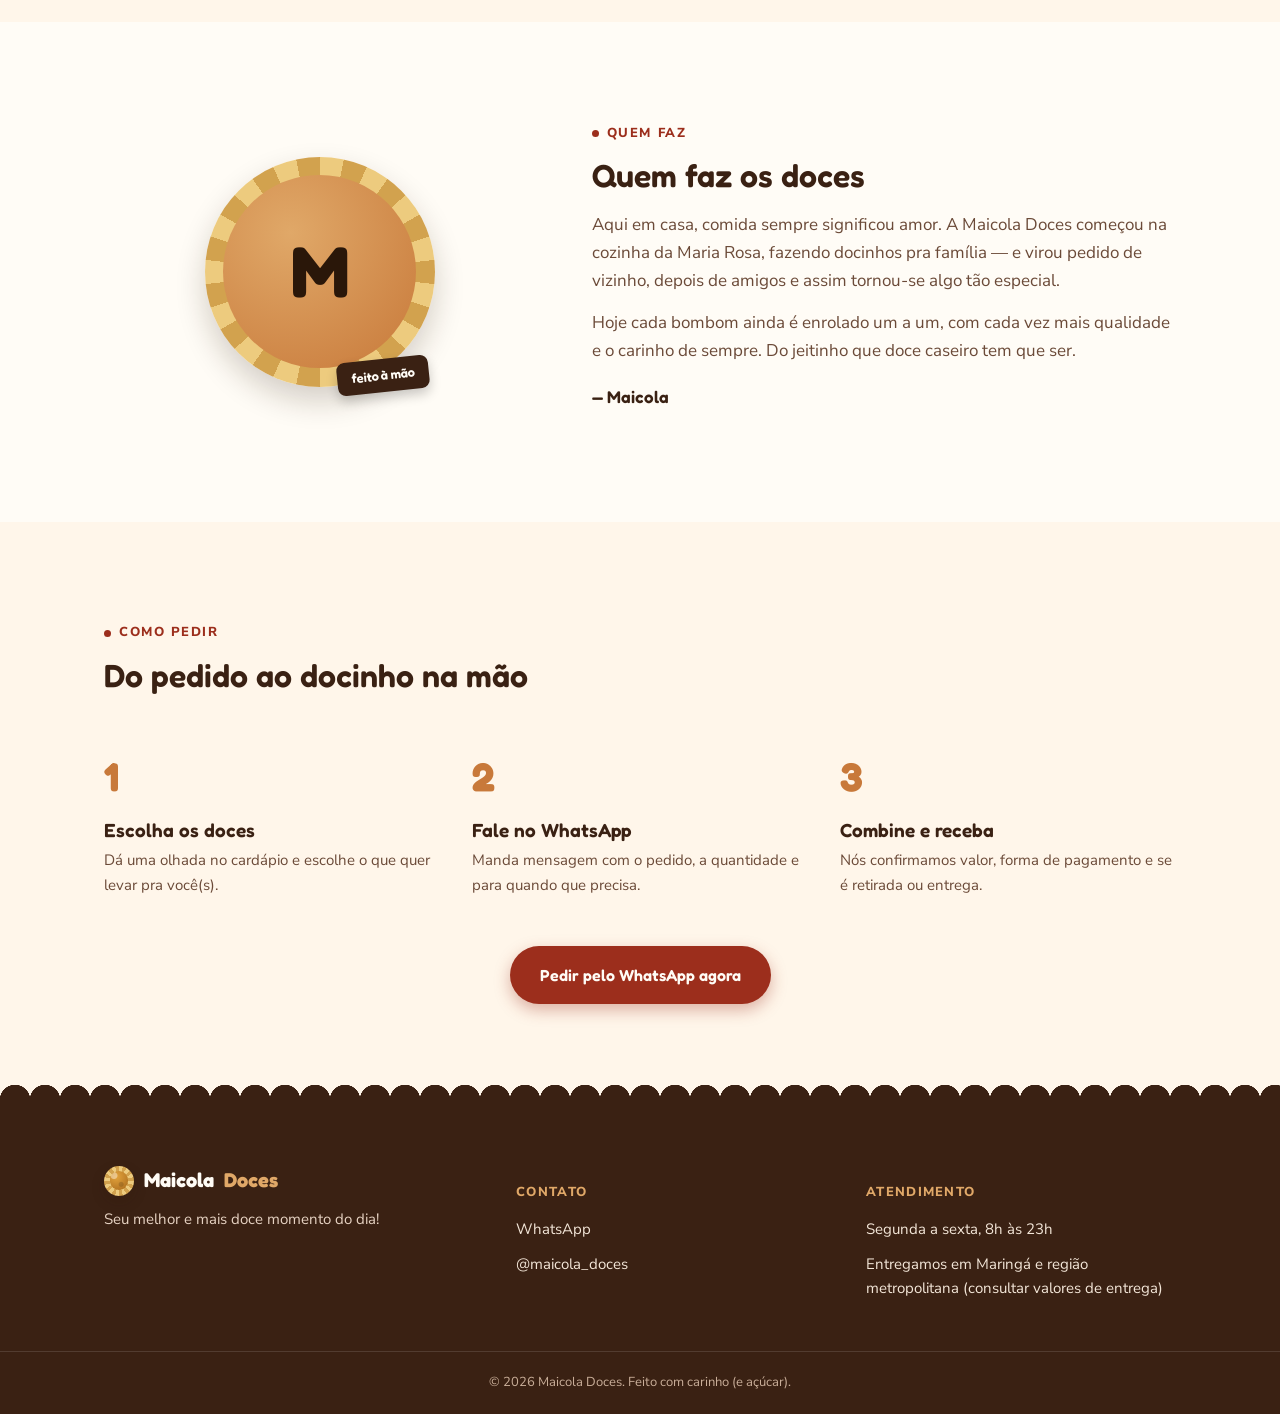
==== commit b378a536: "Update index.html" ====
--- a/index.html
+++ b/index.html
@@ -406,7 +406,7 @@
         <span class="eyebrow">Quem faz</span>
         <h2>Quem faz os doces</h2>
         <p>Aqui em casa, comida sempre significou amor. A Maicola Doces começou na cozinha da Maria Rosa, fazendo docinhos pra família — e virou pedido de vizinho, depois de amigos e assim tornou-se algo tão especial.</p>
-        <p>Hoje cada bombom ainda é enrolado um a um, com cada vez mais qualidade, mas o carinho de sempre. Do jeito que doce caseiro tem que ser.</p>
+        <p>Hoje cada bombom ainda é enrolado um a um, com cada vez mais qualidade e o carinho de sempre. Do jeitinho que doce caseiro tem que ser.</p>
         <p class="assinatura">— Maicola</p>
       </div>
     </div>
@@ -455,13 +455,11 @@
     </div>
     <div class="footer-col">
       <h4>Contato</h4>
-      <!-- EDITAR: número e usuário do Instagram -->
       <a href="https://wa.me/5544999395339" target="_blank" rel="noopener">WhatsApp</a>
       <a href="https://instagram.com/maicola_doces" target="_blank" rel="noopener">@maicola_doces</a>
     </div>
     <div class="footer-col">
       <h4>Atendimento</h4>
-      <!-- EDITAR: horário e área de entrega reais -->
       <p>Segunda a sexta, 8h às 23h</p>
       <p>Entregamos em Maringá e região metropolitana (consultar valores de entrega)</p>
     </div>
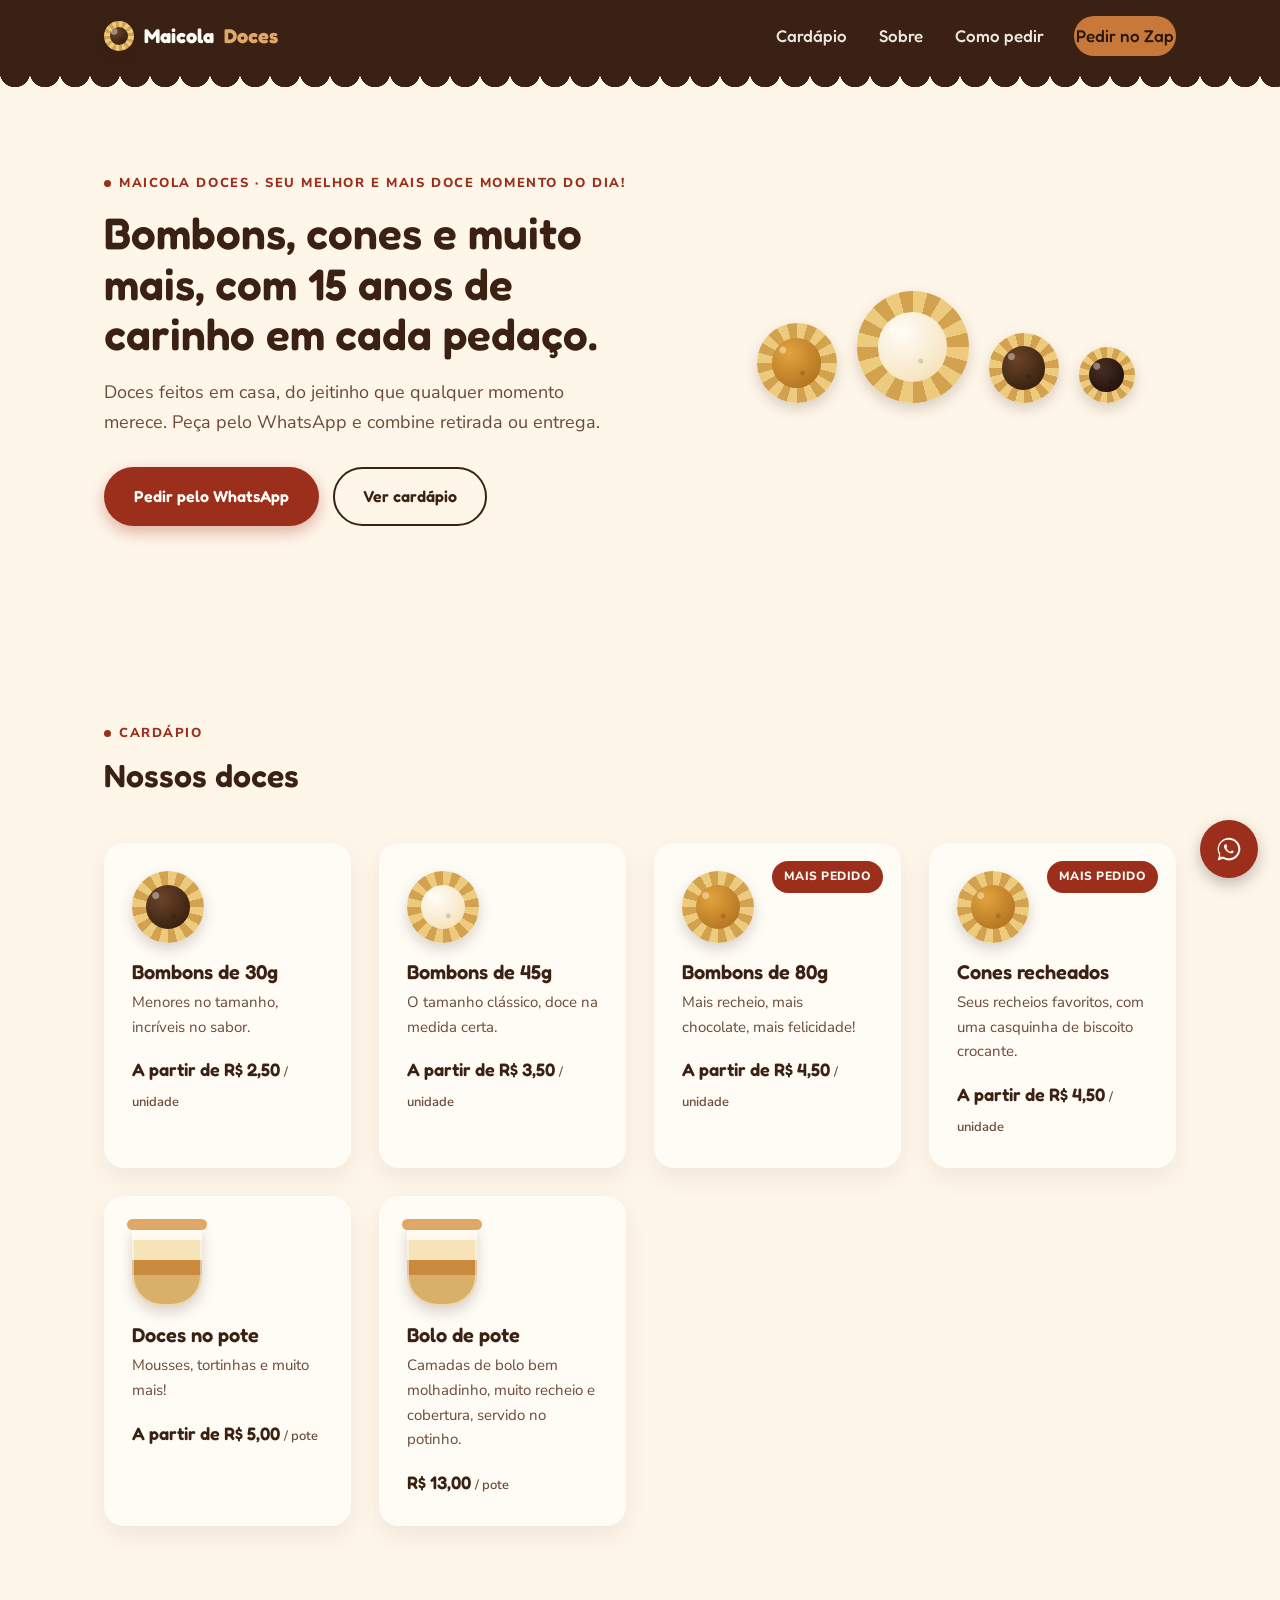
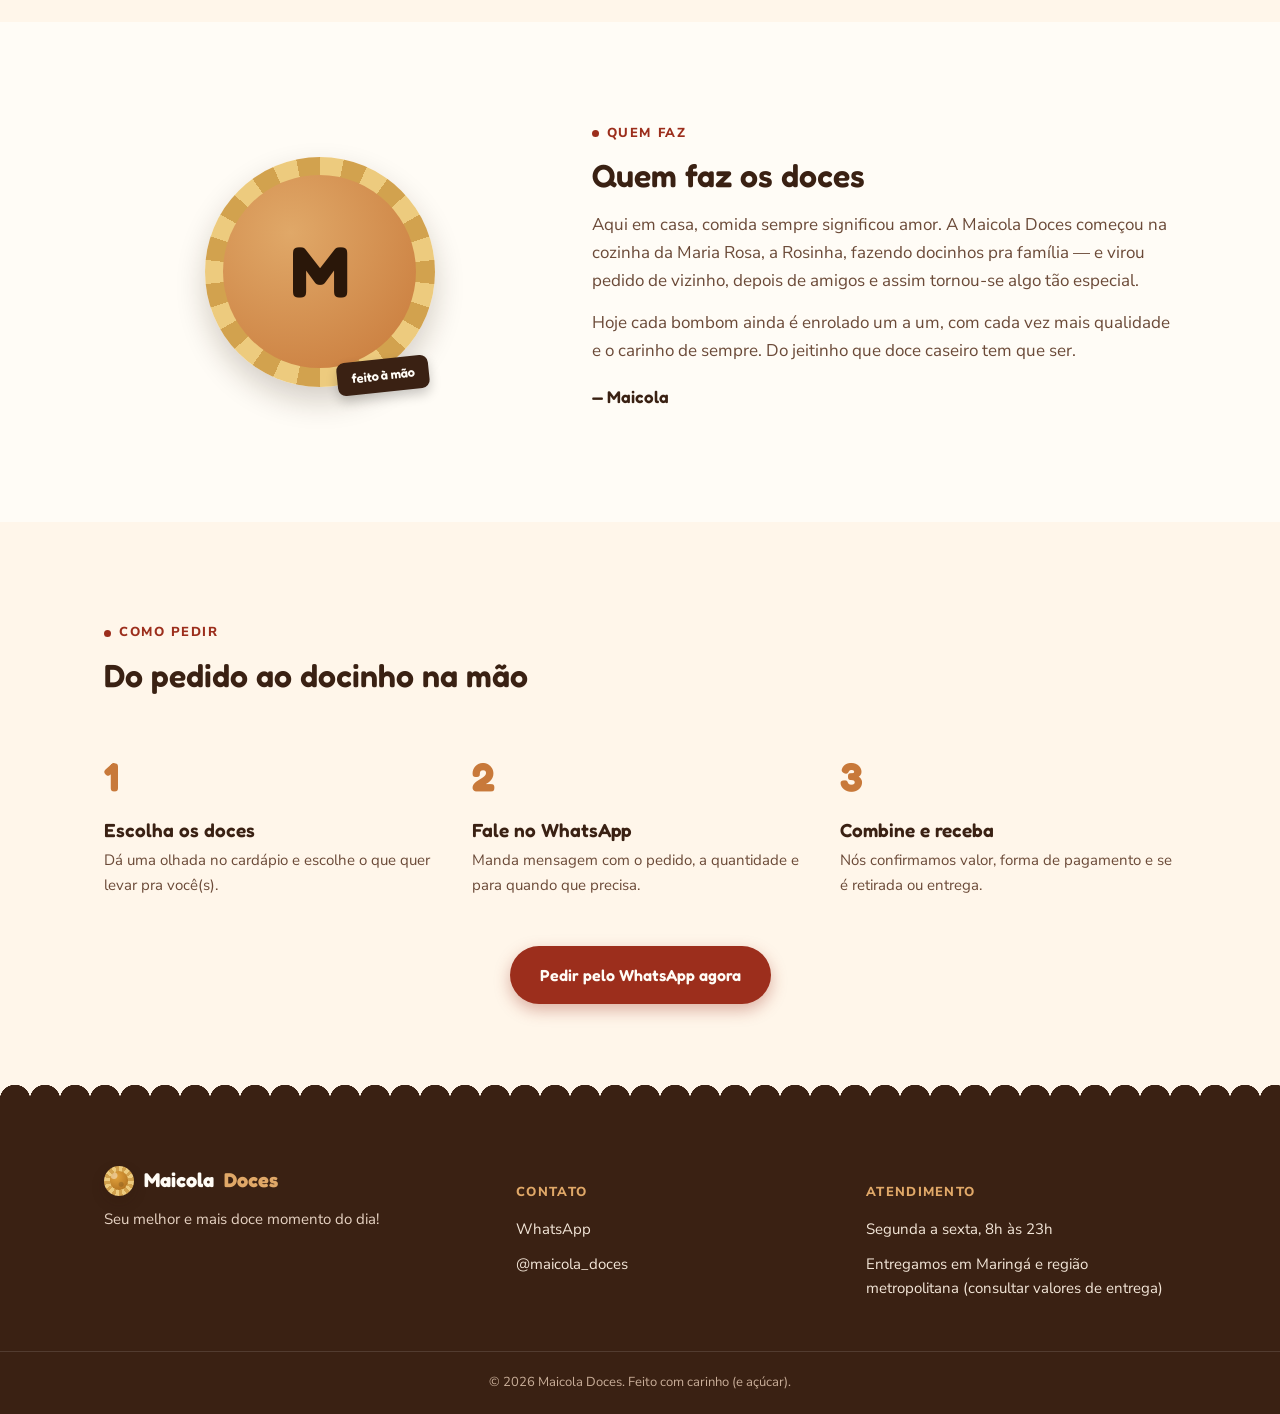
==== commit 7db9d53a: "Update index.html test14" ====
--- a/index.html
+++ b/index.html
@@ -32,6 +32,8 @@
     --beijinho-2: #FFFCF6;
     --morango: #E8A0A0;
     --goiabada: #9C2E1C;
+    --azul-real: #5271FF
+    --vermelho-coral: #FF5757
     --tinta: #2A1A12;
     --tinta-suave: #6B4A38;
     --liner-a: #EDCB7E;
@@ -307,7 +309,6 @@
       <a href="#cardapio">Cardápio</a>
       <a href="#sobre">Sobre</a>
       <a href="#pedidos">Como pedir</a>
-      <!-- EDITAR: troque 5500000000000 pelo WhatsApp real -->
       <a class="nav-cta" href="https://wa.me/5544999395339?text=Ol%C3%A1!%20Vim%20pelo%20site%20e%20queria%20fazer%20um%20pedido%20de%20doces" target="_blank" rel="noopener">Pedir no Zap</a>
     </nav>
   </div>
@@ -405,7 +406,7 @@
       <div class="reveal">
         <span class="eyebrow">Quem faz</span>
         <h2>Quem faz os doces</h2>
-        <p>Aqui em casa, comida sempre significou amor. A Maicola Doces começou na cozinha da Maria Rosa, fazendo docinhos pra família — e virou pedido de vizinho, depois de amigos e assim tornou-se algo tão especial.</p>
+        <p>Aqui em casa, comida sempre significou amor. A Maicola Doces começou na cozinha da Maria Rosa, a Rosinha, fazendo docinhos pra família — e virou pedido de vizinho, depois de amigos e assim tornou-se algo tão especial.</p>
         <p>Hoje cada bombom ainda é enrolado um a um, com cada vez mais qualidade e o carinho de sempre. Do jeitinho que doce caseiro tem que ser.</p>
         <p class="assinatura">— Maicola</p>
       </div>
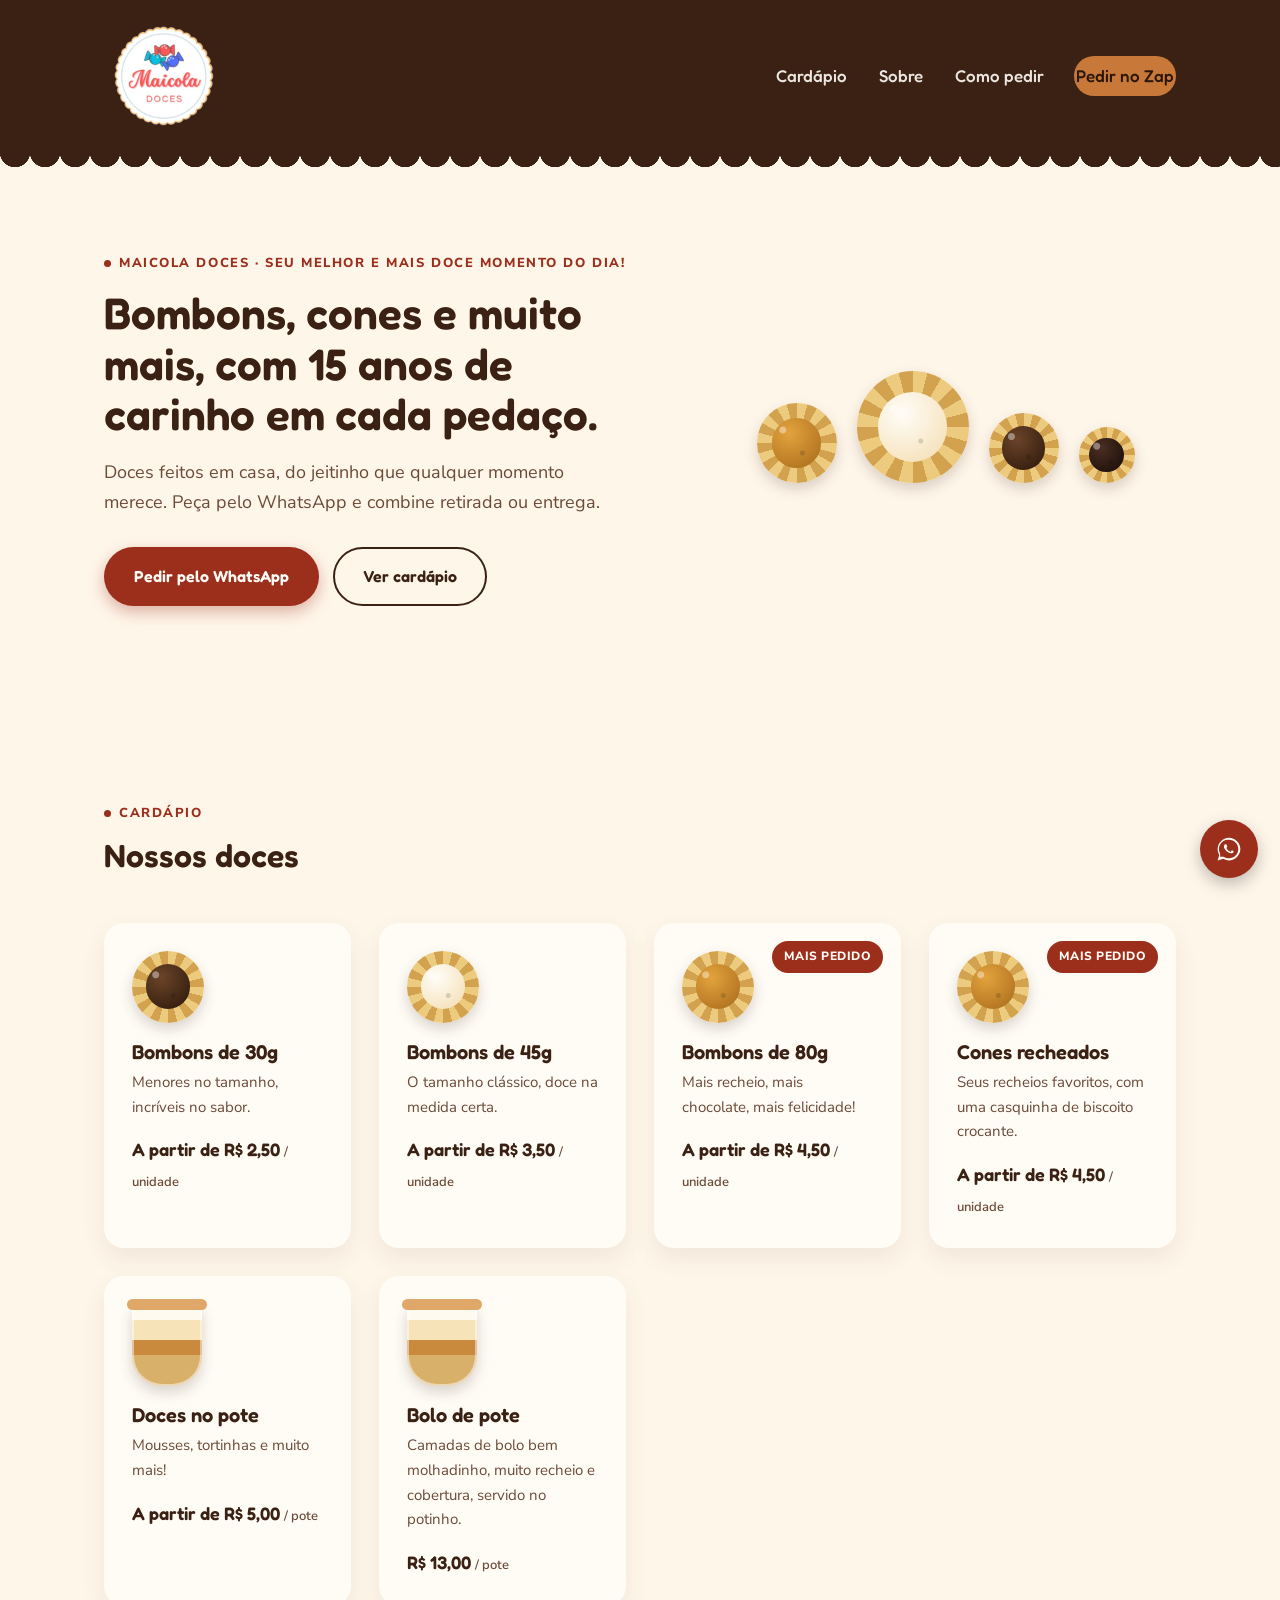
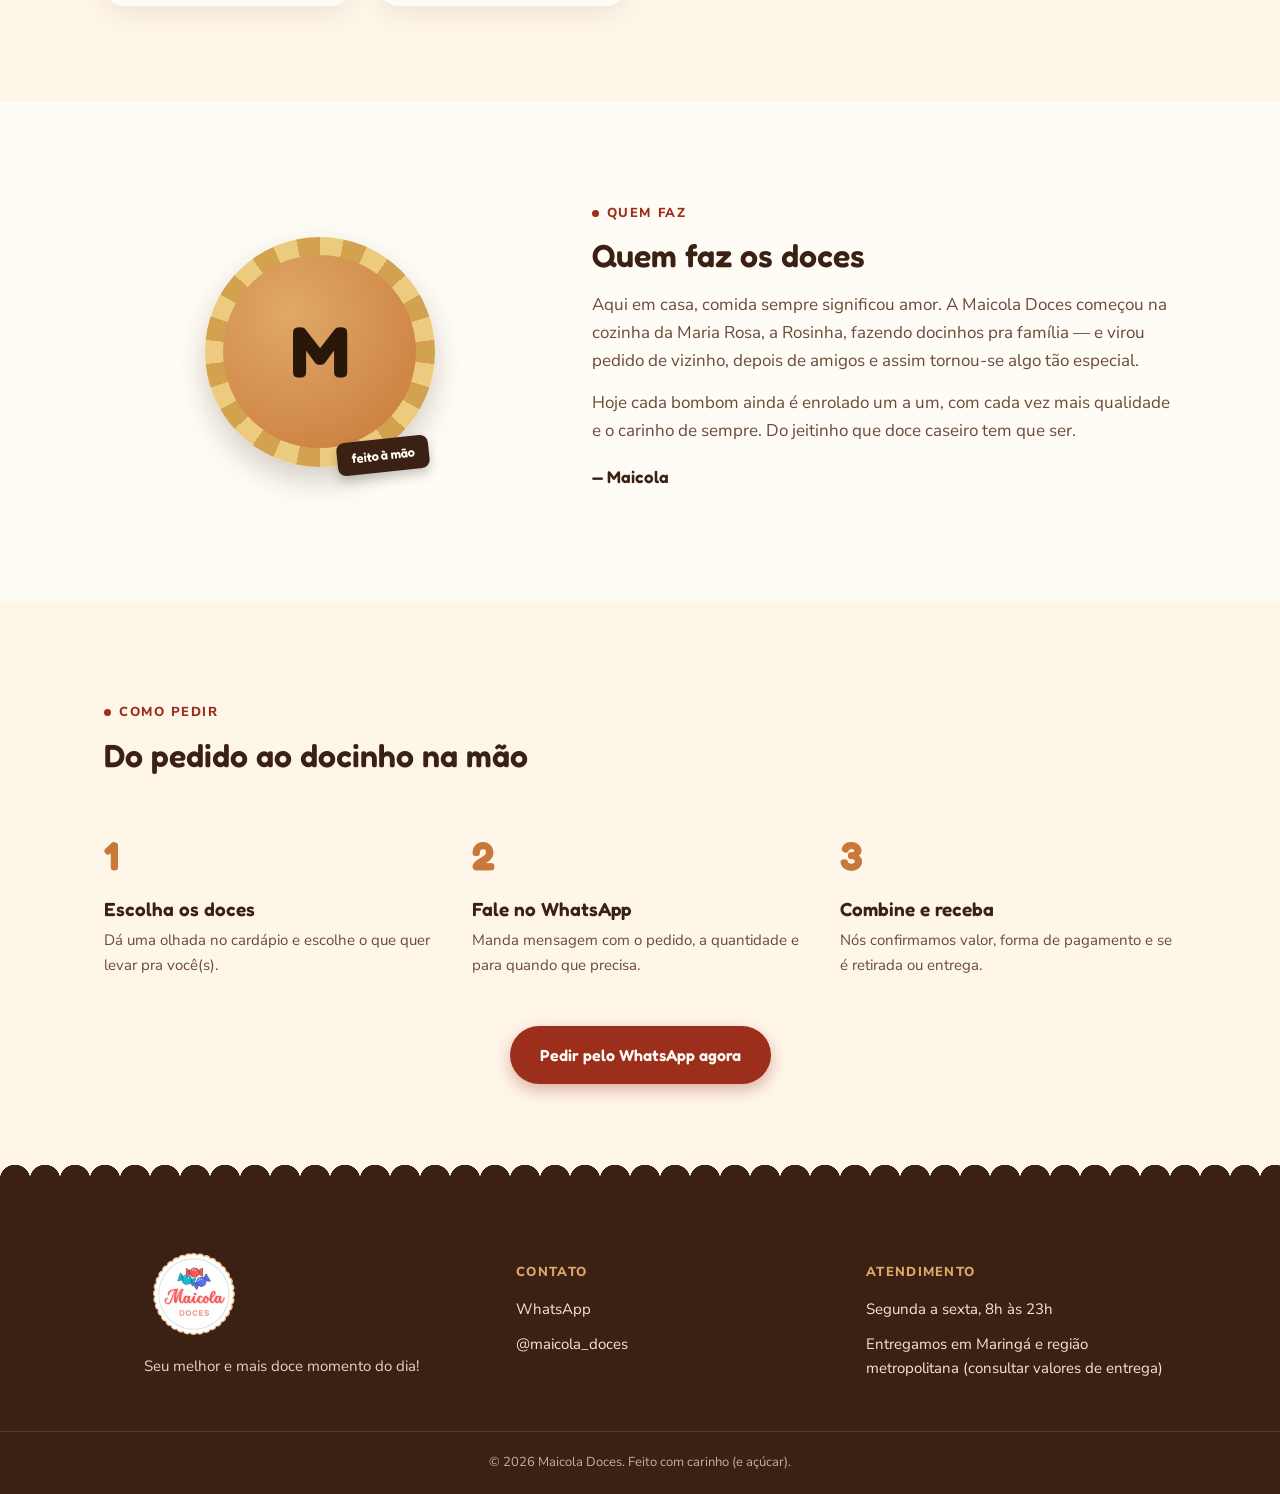
==== commit a2d363b3: "Add files via upload" ====
--- a/index.html
+++ b/index.html
@@ -5,7 +5,7 @@
 <meta name="viewport" content="width=device-width, initial-scale=1.0">
 <title>Maicola Doces — Doces caseiros feitos com amor</title>
 <meta name="description" content="Maicola Doces: Bombons, cones, docinhos de festa, doces e bolos de pote, feitos em casa. Peça pelo WhatsApp.">
-<link rel="icon" href="data:image/svg+xml,%3Csvg xmlns='http://www.w3.org/2000/svg' viewBox='0 0 100 100'%3E%3Ctext y='.9em' font-size='90'%3E%F0%9F%8D%AC%3C/text%3E%3C/svg%3E">
+<link rel="icon" type="image/png" href="logo-maicola-doces.png">
 <link rel="preconnect" href="https://fonts.googleapis.com">
 <link rel="preconnect" href="https://fonts.gstatic.com" crossorigin>
 <link href="https://fonts.googleapis.com/css2?family=Fredoka:wght@500;600;700&family=Nunito+Sans:wght@400;600;700;800&display=swap" rel="stylesheet">
@@ -32,8 +32,8 @@
     --beijinho-2: #FFFCF6;
     --morango: #E8A0A0;
     --goiabada: #9C2E1C;
-    --azul-real: #5271FF
-    --vermelho-coral: #FF5757
+    --azul-real: #5271FF;
+    --vermelho-coral: #FF5757;
     --tinta: #2A1A12;
     --tinta-suave: #6B4A38;
     --liner-a: #EDCB7E;
@@ -104,6 +104,7 @@
   }
   .brand{ display:flex; align-items:center; gap:10px; font-family:'Fredoka',sans-serif; font-weight:700; font-size:20px; color:var(--beijinho-2); }
   .brand span{ color:var(--caramelo-2); }
+  .logo-img{ height:120px; width:auto; }
   .site-nav{ display:flex; gap:28px; align-items:center; }
   .site-nav a{ font-family:'Fredoka',sans-serif; font-weight:500; color:var(--beijinho-2); opacity:.9; padding:6px 2px; }
   .site-nav a:hover{ opacity:1; border-bottom:2px solid var(--caramelo-2); }
@@ -265,15 +266,16 @@
     background-size:30px 15px; background-repeat:repeat-x;
   }
   .footer-grid{ display:grid; grid-template-columns:1.2fr 1fr 1fr; gap:40px; padding-bottom:40px; }
-  .footer-brand{ display:flex; align-items:center; gap:10px; font-family:'Fredoka',sans-serif; font-weight:700; font-size:20px; margin-bottom:10px; }
+  .footer-brand{ display:flex; align-items:center; gap:10px; margin-left:40px; font-family:'Fredoka',sans-serif; font-weight:700; font-size:20px; margin-bottom:10px; }
   .footer-brand span{ color:var(--caramelo-2); }
-  .footer-tagline{ color:#E6D2C2; font-size:15px; max-width:280px; }
+  .logo-img-footer{ height:100px; width:auto; }
+  .footer-tagline{ color:#E6D2C2; font-size:15px; max-width:280px; margin-left:40px; }
   .footer-col h4{ font-family:'Nunito Sans',sans-serif; font-weight:800; font-size:13px; letter-spacing:.1em; text-transform:uppercase; color:var(--caramelo-2); margin-bottom:14px; }
   .footer-col a, .footer-col p{ display:block; color:#F3E6D8; font-size:15px; margin-bottom:10px; }
   .footer-col a:hover{ color:var(--beijinho-2); text-decoration:underline; }
   .footer-bottom{ border-top:1px solid rgba(255,255,255,.12); padding:20px 0; text-align:center; font-size:13px; color:#C9AE99; }
 
-  @media (max-width:760px){ .footer-grid{ grid-template-columns:1fr; gap:28px; text-align:center; } .footer-brand{ justify-content:center; } .footer-tagline{ margin-inline:auto; } }
+  @media (max-width:760px){ .footer-grid{ grid-template-columns:1fr; gap:28px; text-align:center; } .footer-brand{ justify-content:center; margin-left:0; } .footer-tagline{ margin-inline:auto; } }
 
   /* ===== WHATSAPP FLUTUANTE ===== */
   .wa-float{
@@ -299,8 +301,7 @@
 <header class="site-header">
   <div class="header-inner container">
     <a class="brand" href="#topo">
-      <span class="docinho brand-mark" aria-hidden="true"><span class="miolo" style="--c1:#6b4429;--c2:#2a1709"></span></span>
-      Maicola <span>Doces</span>
+      <img src="logo-maicola-doces.png" alt="Maicola Doces" class="logo-img">
     </a>
     <button class="nav-toggle" aria-label="Abrir menu" aria-expanded="false" id="navToggle">
       <span></span><span></span><span></span>
@@ -449,8 +450,7 @@
   <div class="container footer-grid">
     <div>
       <div class="footer-brand">
-        <span class="docinho brand-mark" aria-hidden="true"><span class="miolo" style="--c1:#e2a33d;--c2:#a8691b"></span></span>
-        Maicola <span>Doces</span>
+        <img src="logo-maicola-doces.png" alt="Maicola Doces" class="logo-img-footer">
       </div>
       <p class="footer-tagline">Seu melhor e mais doce momento do dia!</p>
     </div>
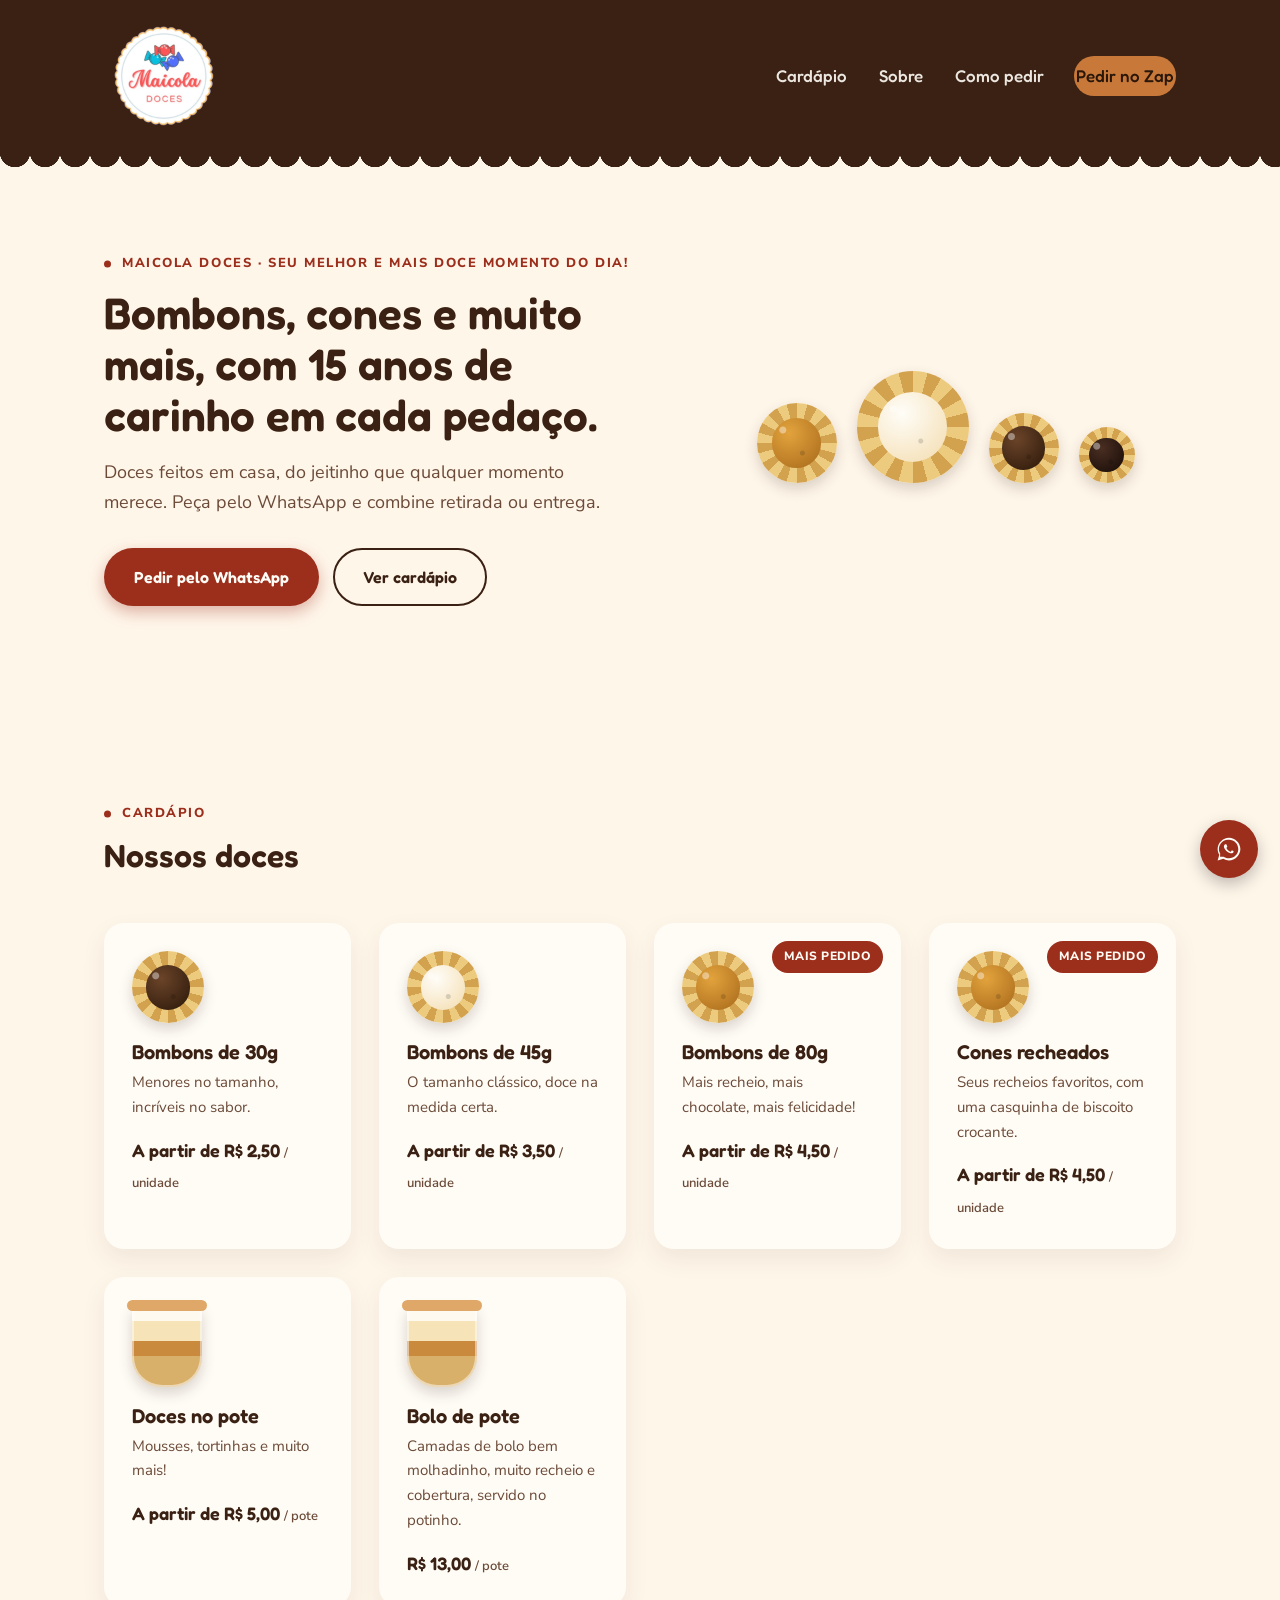
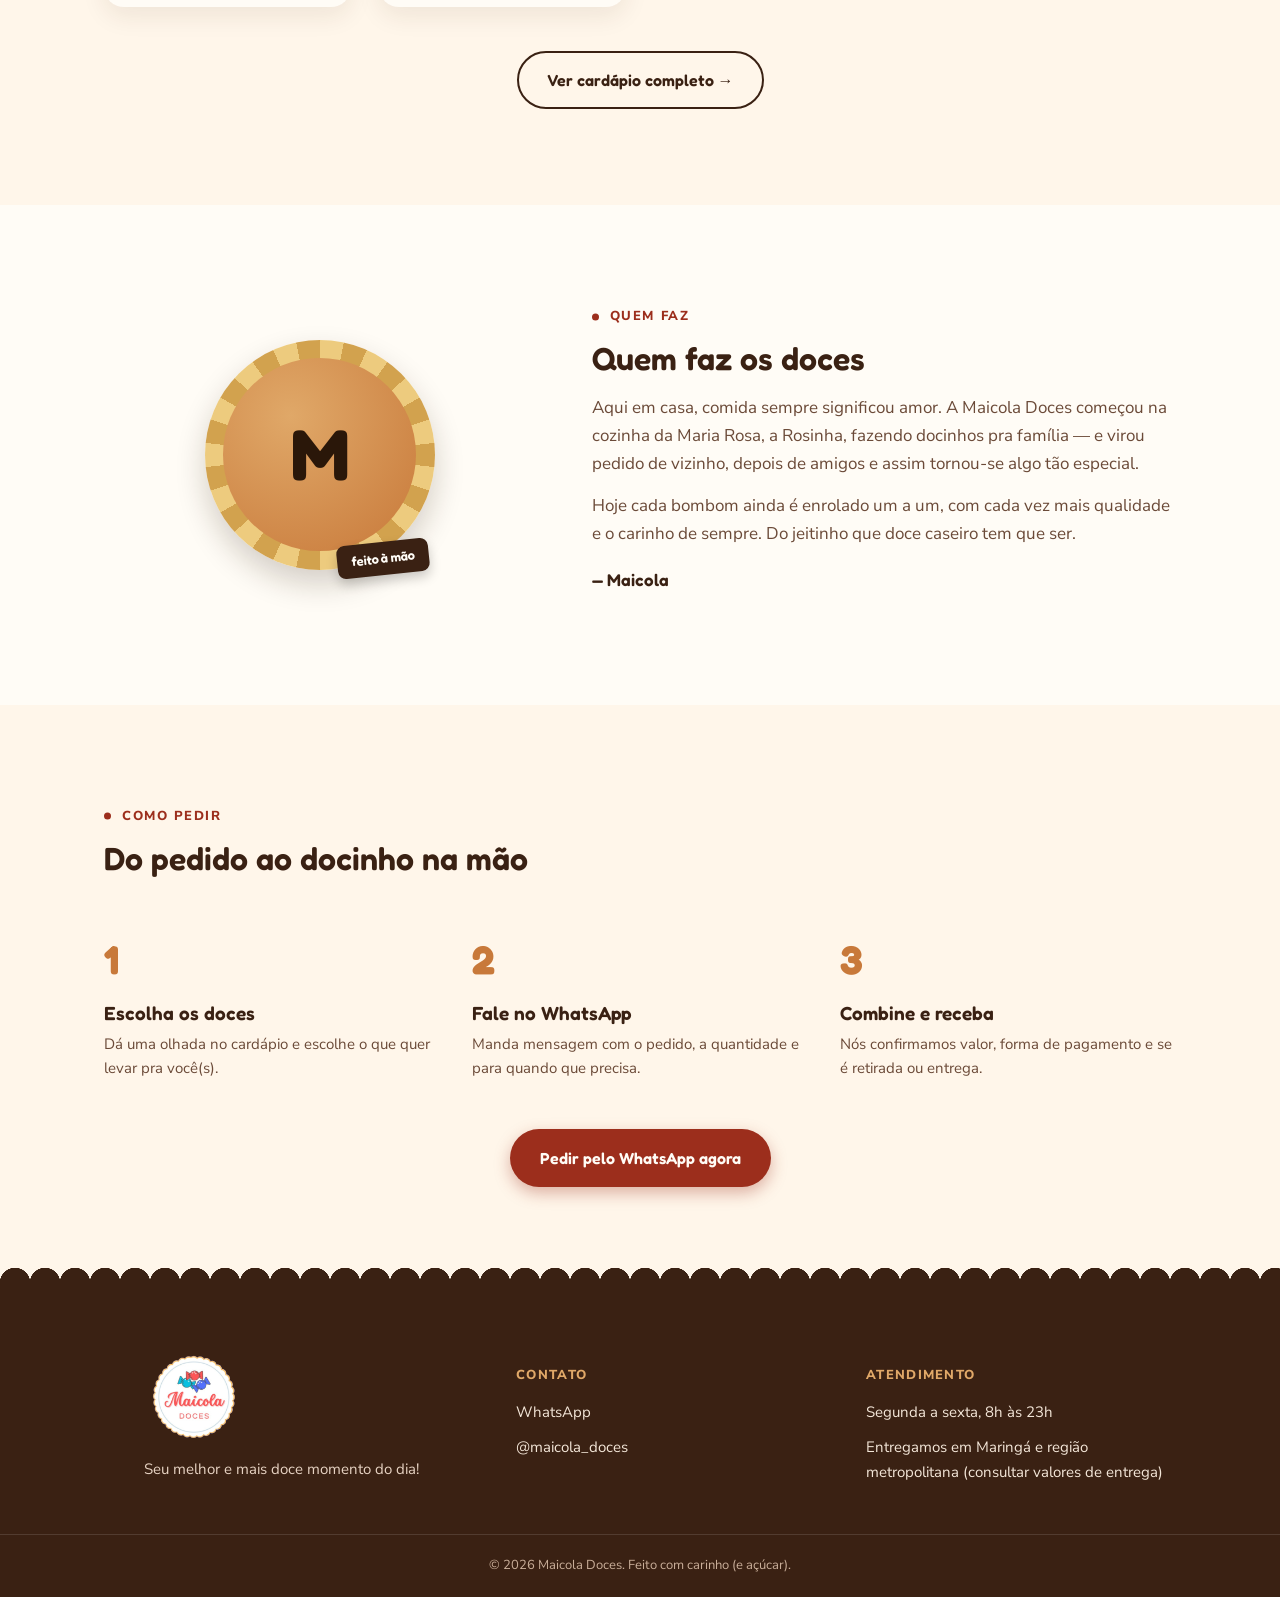
==== commit a979c1c1: "Add files via upload" ====
--- a/index.html
+++ b/index.html
@@ -19,282 +19,11 @@
   4. Rodapé    -> horário de atendimento e área de entrega
   5. Fotos     -> por padrão o site usa círculos de "doce" feitos em CSS (sem precisar de foto).
                   Se quiser usar fotos reais, troque o conteúdo de .docinho ou .foto-frame por uma <img>.
+  6. Cores/fontes -> agora ficam todas no arquivo estilo.css (compartilhado com as outras páginas do site).
 -->
 
-<style>
-  /* ===== TOKENS ===== */
-  :root{
-    --cacau: #3A2113;
-    --cacau-2: #2A1709;
-    --caramelo: #C8793A;
-    --caramelo-2: #E0A868;
-    --beijinho: #FFF6EA;
-    --beijinho-2: #FFFCF6;
-    --morango: #E8A0A0;
-    --goiabada: #9C2E1C;
-    --azul-real: #5271FF;
-    --vermelho-coral: #FF5757;
-    --tinta: #2A1A12;
-    --tinta-suave: #6B4A38;
-    --liner-a: #EDCB7E;
-    --liner-b: #D2A24E;
-    --radius: 20px;
-    --container: 1120px;
-  }
-
-  /* ===== RESET / BASE ===== */
-  *,*::before,*::after{ box-sizing:border-box; }
-  html{ scroll-behavior:smooth; }
-  body{
-    margin:0;
-    background:var(--beijinho);
-    color:var(--tinta);
-    font-family:'Nunito Sans', sans-serif;
-    font-size:17px;
-    line-height:1.65;
-    -webkit-font-smoothing:antialiased;
-  }
-  img,svg{ display:block; max-width:100%; }
-  a{ color:inherit; text-decoration:none; }
-  ul{ margin:0; padding:0; list-style:none; }
-  h1,h2,h3{ font-family:'Fredoka', sans-serif; font-weight:600; margin:0; color:var(--cacau); line-height:1.15; }
-  p{ margin:0; }
-  ::selection{ background:var(--morango); color:var(--cacau); }
-  :focus-visible{ outline:3px solid var(--goiabada); outline-offset:3px; border-radius:4px; }
-
-  .container{ max-width:var(--container); margin:0 auto; padding:0 24px; }
-  .section{ padding:96px 0; }
-  section[id]{ scroll-margin-top:96px; }
-  @media (max-width:640px){ .section{ padding:64px 0; } }
-
-  .eyebrow{
-    display:inline-flex; align-items:center; gap:8px;
-    font-family:'Nunito Sans', sans-serif; font-weight:800; font-size:13px;
-    letter-spacing:.12em; text-transform:uppercase; color:var(--goiabada);
-    margin-bottom:14px;
-  }
-  .eyebrow::before{
-    content:""; width:7px; height:7px; border-radius:50%; background:var(--goiabada); flex:none;
-  }
-
-  /* ===== BUTTONS ===== */
-  .btn{
-    display:inline-flex; align-items:center; justify-content:center; gap:8px;
-    font-family:'Fredoka', sans-serif; font-weight:600; font-size:16px;
-    padding:14px 28px; border-radius:999px; border:2px solid transparent;
-    transition:transform .18s ease, box-shadow .18s ease, background .18s ease;
-    cursor:pointer; white-space:nowrap;
-  }
-  .btn-primary{ background:var(--goiabada); color:var(--beijinho-2); box-shadow:0 6px 16px rgba(156,46,28,.35); }
-  .btn-primary:hover{ transform:translateY(-2px); box-shadow:0 10px 20px rgba(156,46,28,.4); }
-  .btn-ghost{ background:transparent; border-color:var(--cacau); color:var(--cacau); }
-  .btn-ghost:hover{ background:var(--cacau); color:var(--beijinho-2); }
-  .btn-on-dark{ border-color:var(--beijinho); color:var(--beijinho); }
-  .btn-on-dark:hover{ background:var(--beijinho); color:var(--cacau); }
-
-  /* ===== HEADER ===== */
-  .site-header{
-    position:sticky; top:0; z-index:50;
-    background:var(--cacau);
-    position:relative;
-  }
-  .header-inner{
-    display:flex; align-items:center; justify-content:space-between;
-    padding:16px 24px; position:relative; z-index:2;
-  }
-  .brand{ display:flex; align-items:center; gap:10px; font-family:'Fredoka',sans-serif; font-weight:700; font-size:20px; color:var(--beijinho-2); }
-  .brand span{ color:var(--caramelo-2); }
-  .logo-img{ height:120px; width:auto; }
-  .site-nav{ display:flex; gap:28px; align-items:center; }
-  .site-nav a{ font-family:'Fredoka',sans-serif; font-weight:500; color:var(--beijinho-2); opacity:.9; padding:6px 2px; }
-  .site-nav a:hover{ opacity:1; border-bottom:2px solid var(--caramelo-2); }
-  .nav-cta{ background:var(--caramelo); color:var(--cacau-2)!important; padding:10px 20px; border-radius:999px; font-weight:600; opacity:1!important; border-bottom:none!important; }
-  .nav-cta:hover{ background:var(--caramelo-2); }
-
-  .nav-toggle{ display:none; background:none; border:0; width:40px; height:36px; position:relative; cursor:pointer; padding:0; }
-  .nav-toggle span{ position:absolute; left:6px; right:6px; height:2px; background:var(--beijinho-2); transition:transform .25s, opacity .25s; }
-  .nav-toggle span:nth-child(1){ top:10px; }
-  .nav-toggle span:nth-child(2){ top:17px; }
-  .nav-toggle span:nth-child(3){ top:24px; }
-  .nav-toggle[aria-expanded="true"] span:nth-child(1){ transform:translateY(7px) rotate(45deg); }
-  .nav-toggle[aria-expanded="true"] span:nth-child(2){ opacity:0; }
-  .nav-toggle[aria-expanded="true"] span:nth-child(3){ transform:translateY(-7px) rotate(-45deg); }
-
-  @media (max-width:760px){
-    .nav-toggle{ display:block; }
-    .site-nav{
-      position:absolute; top:100%; left:0; right:0; z-index:1;
-      background:var(--cacau); flex-direction:column; align-items:flex-start;
-      padding:6px 24px 22px; gap:16px; display:none;
-    }
-    .site-nav.open{ display:flex; }
-    .nav-cta{ margin-top:4px; }
-  }
-
-  /* scalloped bottom edge of header (forminha de papel) */
-  .site-header::after{
-    content:""; position:absolute; left:0; right:0; bottom:-15px; height:15px; z-index:1;
-    background-image: radial-gradient(circle at 15px 0, var(--cacau) 15px, transparent 15.5px);
-    background-size:30px 15px; background-repeat:repeat-x;
-  }
-
-  /* ===== DOCINHO (forminha pleated liner + candy) — signature element ===== */
-  .docinho{
-    --c1:#6b4429; --c2:#2a1709;
-    width:72px; height:72px; border-radius:50%;
-    background: repeating-conic-gradient(from 0deg, var(--liner-a) 0deg 15deg, var(--liner-b) 15deg 30deg);
-    display:grid; place-items:center; flex:none;
-    box-shadow:0 6px 14px rgba(42,23,9,.18);
-  }
-  .docinho .miolo{
-    width:62%; height:62%; border-radius:50%;
-    background-image:
-      radial-gradient(circle at 22% 24%, rgba(255,255,255,.4) 0 3px, transparent 4px),
-      radial-gradient(circle at 62% 70%, rgba(0,0,0,.14) 0 2px, transparent 3px),
-      radial-gradient(circle at 35% 30%, var(--c1), var(--c2));
-  }
-  .docinho.mini{ width:40px; height:40px; }
-  .docinho.brand-mark{ width:30px; height:30px; }
-
-  .pote{
-    width:70px; height:82px; border-radius:8px 8px 30px 30px; position:relative; flex:none;
-    background:linear-gradient(to bottom, #fffaf0 0 20%, #f6e3b8 20% 44%, #c98a3e 44% 62%, #d8b06a 62% 100%);
-    box-shadow:0 6px 14px rgba(42,23,9,.18), inset 0 0 0 2px rgba(255,255,255,.5);
-  }
-  .pote::before{
-    content:""; position:absolute; top:-5px; left:-5px; right:-5px; height:11px;
-    background:var(--caramelo-2); border-radius:7px;
-  }
-
-  .mini-cluster{ display:flex; align-items:center; }
-  .mini-cluster .docinho{ margin-left:-14px; border:3px solid var(--beijinho-2); }
-  .mini-cluster .docinho:first-child{ margin-left:0; }
-
-  /* ===== HERO ===== */
-  .hero{ background:var(--beijinho); overflow:hidden; }
-  .hero-inner{ display:grid; grid-template-columns:1.1fr .9fr; gap:48px; align-items:center; }
-  .hero h1{ font-size:44px; margin-bottom:18px; }
-  .hero p.lead{ font-size:18px; color:var(--tinta-suave); max-width:520px; margin-bottom:30px; }
-  .hero-ctas{ display:flex; gap:14px; flex-wrap:wrap; }
-
-  .docinho-cluster{ position:relative; display:flex; justify-content:center; align-items:flex-end; gap:20px; padding:20px; }
-  .docinho-cluster .docinho:nth-child(1){ width:80px; height:80px; }
-  .docinho-cluster .docinho:nth-child(2){ width:112px; height:112px; }
-  .docinho-cluster .docinho:nth-child(3){ width:70px; height:70px; }
-  .docinho-cluster .docinho:nth-child(4){ width:56px; height:56px; }
-
-  @media (prefers-reduced-motion:no-preference){
-    .docinho-cluster .docinho:nth-child(1){ animation:float1 5s ease-in-out infinite; }
-    .docinho-cluster .docinho:nth-child(2){ animation:float2 6s ease-in-out infinite; }
-    .docinho-cluster .docinho:nth-child(3){ animation:float3 5.5s ease-in-out infinite; }
-    .docinho-cluster .docinho:nth-child(4){ animation:float4 4.5s ease-in-out infinite; }
-  }
-  @keyframes float1{ 0%,100%{ transform:translateY(8px) rotate(-4deg); } 50%{ transform:translateY(-2px) rotate(-4deg); } }
-  @keyframes float2{ 0%,100%{ transform:translateY(-10px); } 50%{ transform:translateY(-18px); } }
-  @keyframes float3{ 0%,100%{ transform:translateY(10px) rotate(5deg); } 50%{ transform:translateY(2px) rotate(5deg); } }
-  @keyframes float4{ 0%,100%{ transform:translateY(0) rotate(-8deg); } 50%{ transform:translateY(-10px) rotate(-8deg); } }
-
-  @media (max-width:860px){
-    .hero-inner{ grid-template-columns:1fr; text-align:center; }
-    .hero p.lead{ margin-inline:auto; }
-    .hero-ctas{ justify-content:center; }
-  }
-
-  /* ===== CARDS / GRID ===== */
-  .grid{ display:grid; gap:28px; }
-  .cardapio-grid{ grid-template-columns:repeat(auto-fit, minmax(240px,1fr)); margin-top:48px; }
-
-  .card{
-    background:var(--beijinho-2); border-radius:var(--radius); padding:28px;
-    box-shadow:0 10px 24px rgba(58,33,19,.08); position:relative;
-  }
-  .doce-card .card-visual{ margin-bottom:18px; }
-  .doce-card h3{ font-size:20px; margin-bottom:6px; }
-  .doce-card p{ color:var(--tinta-suave); font-size:15px; margin-bottom:16px; }
-  .price{ font-family:'Fredoka',sans-serif; font-weight:600; color:var(--cacau); font-size:18px; }
-  .price small{ font-family:'Nunito Sans',sans-serif; font-weight:600; color:var(--tinta-suave); font-size:13px; }
-
-  .badge{
-    position:absolute; top:18px; right:18px; font-size:12px; font-weight:800;
-    letter-spacing:.04em; text-transform:uppercase; padding:6px 12px; border-radius:999px;
-    background:var(--goiabada); color:var(--beijinho-2);
-  }
-
-  /* ===== SOBRE ===== */
-  .sobre{ background:var(--beijinho-2); }
-  .sobre-inner{ display:grid; grid-template-columns:.85fr 1.15fr; gap:56px; align-items:center; }
-  .foto-frame{
-    width:230px; height:230px; border-radius:50%; margin:0 auto; position:relative;
-    background:repeating-conic-gradient(from 0deg, var(--liner-a) 0deg 12deg, var(--liner-b) 12deg 24deg);
-    display:grid; place-items:center; box-shadow:0 14px 30px rgba(42,23,9,.2);
-  }
-  .foto-frame .miolo{
-    width:84%; height:84%; border-radius:50%;
-    background:radial-gradient(circle at 35% 30%, var(--caramelo-2), var(--caramelo));
-    display:grid; place-items:center;
-    font-family:'Fredoka',sans-serif; font-weight:700; font-size:72px; color:var(--cacau-2);
-  }
-  .tag-pendurada{
-    position:absolute; bottom:-6px; right:6px; background:var(--cacau); color:var(--beijinho-2);
-    font-family:'Fredoka',sans-serif; font-size:13px; font-weight:600; padding:6px 14px;
-    border-radius:8px; transform:rotate(-6deg); box-shadow:0 6px 12px rgba(0,0,0,.2);
-  }
-  .sobre h2{ font-size:32px; margin-bottom:16px; }
-  .sobre p{ color:var(--tinta-suave); margin-bottom:14px; }
-  .sobre .assinatura{ font-family:'Fredoka',sans-serif; color:var(--cacau); font-weight:600; margin-top:18px; }
-
-  @media (max-width:860px){
-    .sobre-inner{ grid-template-columns:1fr; text-align:center; }
-    .sobre p{ max-width:520px; margin-inline:auto; margin-bottom:14px; }
-  }
-
-  /* ===== COMO PEDIR ===== */
-  .steps{ display:grid; grid-template-columns:repeat(3,1fr); gap:32px; margin-top:48px; }
-  .step{ text-align:left; }
-  .step .num{ font-family:'Fredoka',sans-serif; font-size:40px; font-weight:700; color:var(--caramelo); margin-bottom:10px; }
-  .step h3{ font-size:19px; margin-bottom:8px; }
-  .step p{ color:var(--tinta-suave); font-size:15px; }
-  .pedidos-cta{ margin-top:48px; text-align:center; }
-
-  @media (max-width:760px){ .steps{ grid-template-columns:1fr; } }
-
-  /* ===== FOOTER ===== */
-  .site-footer{ background:var(--cacau); color:var(--beijinho-2); padding-top:64px; position:relative; }
-  .site-footer::before{
-    content:""; position:absolute; left:0; right:0; top:-15px; height:15px;
-    background-image: radial-gradient(circle at 15px 15px, var(--cacau) 15px, transparent 15.5px);
-    background-size:30px 15px; background-repeat:repeat-x;
-  }
-  .footer-grid{ display:grid; grid-template-columns:1.2fr 1fr 1fr; gap:40px; padding-bottom:40px; }
-  .footer-brand{ display:flex; align-items:center; gap:10px; margin-left:40px; font-family:'Fredoka',sans-serif; font-weight:700; font-size:20px; margin-bottom:10px; }
-  .footer-brand span{ color:var(--caramelo-2); }
-  .logo-img-footer{ height:100px; width:auto; }
-  .footer-tagline{ color:#E6D2C2; font-size:15px; max-width:280px; margin-left:40px; }
-  .footer-col h4{ font-family:'Nunito Sans',sans-serif; font-weight:800; font-size:13px; letter-spacing:.1em; text-transform:uppercase; color:var(--caramelo-2); margin-bottom:14px; }
-  .footer-col a, .footer-col p{ display:block; color:#F3E6D8; font-size:15px; margin-bottom:10px; }
-  .footer-col a:hover{ color:var(--beijinho-2); text-decoration:underline; }
-  .footer-bottom{ border-top:1px solid rgba(255,255,255,.12); padding:20px 0; text-align:center; font-size:13px; color:#C9AE99; }
-
-  @media (max-width:760px){ .footer-grid{ grid-template-columns:1fr; gap:28px; text-align:center; } .footer-brand{ justify-content:center; margin-left:0; } .footer-tagline{ margin-inline:auto; } }
-
-  /* ===== WHATSAPP FLUTUANTE ===== */
-  .wa-float{
-    position:fixed; bottom:22px; right:22px; z-index:60;
-    width:58px; height:58px; border-radius:50%; background:var(--goiabada); color:var(--beijinho-2);
-    display:grid; place-items:center; box-shadow:0 6px 16px rgba(0,0,0,.25);
-  }
-  @media (prefers-reduced-motion:no-preference){ .wa-float{ animation:pulse 2.6s ease-in-out infinite; } }
-  @keyframes pulse{ 0%,100%{ box-shadow:0 6px 16px rgba(0,0,0,.25); } 50%{ box-shadow:0 6px 24px rgba(156,46,28,.55); } }
-
-  /* ===== REVEAL ON SCROLL ===== */
-  .reveal{ opacity:0; transform:translateY(18px); transition:opacity .6s ease, transform .6s ease; }
-  .reveal.in-view{ opacity:1; transform:none; }
-  @media (prefers-reduced-motion:reduce){
-    .reveal{ opacity:1; transform:none; transition:none; }
-    .docinho-cluster .docinho{ animation:none!important; }
-    .wa-float{ animation:none!important; }
-  }
-</style>
+<link rel="stylesheet" href="estilo.css">
+
 </head>
 <body>
 
@@ -391,6 +120,9 @@
         </article>
         
       </div>
+      <div style="text-align:center;margin-top:44px;">
+        <a class="btn btn-ghost" href="cardapio-completo.html">Ver cardápio completo →</a>
+      </div>
     </div>
   </section>
 
--- a/estilo.css
+++ b/estilo.css
@@ -0,0 +1,317 @@
+/* =========================================================
+   MAICOLA DOCES — estilo compartilhado por todas as páginas
+   Mude uma cor ou fonte aqui e ela atualiza o site inteiro.
+   ========================================================= */
+
+/* ===== TOKENS ===== */
+:root{
+  --cacau: #3A2113;
+  --cacau-2: #2A1709;
+  --caramelo: #C8793A;
+  --caramelo-2: #E0A868;
+  --beijinho: #FFF6EA;
+  --beijinho-2: #FFFCF6;
+  --morango: #E8A0A0;
+  --goiabada: #9C2E1C;
+  --azul-real: #5271FF;
+  --vermelho-coral: #FF5757;
+  --tinta: #2A1A12;
+  --tinta-suave: #6B4A38;
+  --liner-a: #EDCB7E;
+  --liner-b: #D2A24E;
+  --radius: 20px;
+  --container: 1120px;
+}
+
+/* ===== RESET / BASE ===== */
+*,*::before,*::after{ box-sizing:border-box; }
+html{ scroll-behavior:smooth; }
+body{
+  margin:0;
+  background:var(--beijinho);
+  color:var(--tinta);
+  font-family:'Nunito Sans', sans-serif;
+  font-size:17px;
+  line-height:1.65;
+  -webkit-font-smoothing:antialiased;
+}
+img,svg{ display:block; max-width:100%; }
+a{ color:inherit; text-decoration:none; }
+ul{ margin:0; padding:0; list-style:none; }
+h1,h2,h3{ font-family:'Fredoka', sans-serif; font-weight:600; margin:0; color:var(--cacau); line-height:1.15; }
+p{ margin:0; }
+::selection{ background:var(--morango); color:var(--cacau); }
+:focus-visible{ outline:3px solid var(--goiabada); outline-offset:3px; border-radius:4px; }
+
+.container{ max-width:var(--container); margin:0 auto; padding:0 24px; }
+.section{ padding:96px 0; }
+section[id]{ scroll-margin-top:96px; }
+@media (max-width:640px){ .section{ padding:64px 0; } }
+
+.eyebrow{
+  display:inline-block; position:relative; padding-left:18px; max-width:100%;
+  font-family:'Nunito Sans', sans-serif; font-weight:800; font-size:13px;
+  letter-spacing:.12em; text-transform:uppercase; color:var(--goiabada);
+  margin-bottom:14px;
+}
+.eyebrow::before{
+  content:""; position:absolute; left:0; top:50%; transform:translateY(-50%);
+  width:7px; height:7px; border-radius:50%; background:var(--goiabada);
+}
+
+/* ===== BUTTONS ===== */
+.btn{
+  display:inline-flex; align-items:center; justify-content:center; gap:8px;
+  font-family:'Fredoka', sans-serif; font-weight:600; font-size:16px;
+  padding:14px 28px; border-radius:999px; border:2px solid transparent;
+  transition:transform .18s ease, box-shadow .18s ease, background .18s ease;
+  cursor:pointer; white-space:nowrap;
+}
+.btn-primary{ background:var(--goiabada); color:var(--beijinho-2); box-shadow:0 6px 16px rgba(156,46,28,.35); }
+.btn-primary:hover{ transform:translateY(-2px); box-shadow:0 10px 20px rgba(156,46,28,.4); }
+.btn-ghost{ background:transparent; border-color:var(--cacau); color:var(--cacau); }
+.btn-ghost:hover{ background:var(--cacau); color:var(--beijinho-2); }
+.btn-on-dark{ border-color:var(--beijinho); color:var(--beijinho); }
+.btn-on-dark:hover{ background:var(--beijinho); color:var(--cacau); }
+
+/* ===== HEADER ===== */
+.site-header{
+  position:sticky; top:0; z-index:50;
+  background:var(--cacau);
+}
+.header-inner{
+  display:flex; align-items:center; justify-content:space-between;
+  padding:16px 24px; position:relative; z-index:2;
+}
+.brand{ display:flex; align-items:center; gap:10px; font-family:'Fredoka',sans-serif; font-weight:700; font-size:20px; color:var(--beijinho-2); }
+.brand span{ color:var(--caramelo-2); }
+.logo-img{ height:120px; width:auto; }
+.site-nav{ display:flex; gap:28px; align-items:center; }
+.site-nav a{ font-family:'Fredoka',sans-serif; font-weight:500; color:var(--beijinho-2); opacity:.9; padding:6px 2px; }
+.site-nav a:hover{ opacity:1; border-bottom:2px solid var(--caramelo-2); }
+.nav-cta{ background:var(--caramelo); color:var(--cacau-2)!important; padding:10px 20px; border-radius:999px; font-weight:600; opacity:1!important; border-bottom:none!important; }
+.nav-cta:hover{ background:var(--caramelo-2); }
+
+.nav-toggle{ display:none; background:none; border:0; width:40px; height:36px; position:relative; cursor:pointer; padding:0; }
+.nav-toggle span{ position:absolute; left:6px; right:6px; height:2px; background:var(--beijinho-2); transition:transform .25s, opacity .25s; }
+.nav-toggle span:nth-child(1){ top:10px; }
+.nav-toggle span:nth-child(2){ top:17px; }
+.nav-toggle span:nth-child(3){ top:24px; }
+.nav-toggle[aria-expanded="true"] span:nth-child(1){ transform:translateY(7px) rotate(45deg); }
+.nav-toggle[aria-expanded="true"] span:nth-child(2){ opacity:0; }
+.nav-toggle[aria-expanded="true"] span:nth-child(3){ transform:translateY(-7px) rotate(-45deg); }
+
+@media (max-width:760px){
+  .nav-toggle{ display:block; }
+  .logo-img{ height:56px; }
+  .site-nav{
+    position:absolute; top:100%; left:0; right:0; z-index:1;
+    background:var(--cacau); flex-direction:column; align-items:flex-start;
+    padding:6px 24px 22px; gap:16px; display:none;
+  }
+  .site-nav.open{ display:flex; }
+  .nav-cta{ margin-top:4px; }
+}
+
+/* scalloped bottom edge of header (forminha de papel) */
+.site-header::after{
+  content:""; position:absolute; left:0; right:0; bottom:-15px; height:15px; z-index:1;
+  background-image: radial-gradient(circle at 15px 0, var(--cacau) 15px, transparent 15.5px);
+  background-size:30px 15px; background-repeat:repeat-x;
+}
+
+/* ===== DOCINHO (forminha pleated liner + candy) — elemento de assinatura ===== */
+.docinho{
+  --c1:#6b4429; --c2:#2a1709;
+  width:72px; height:72px; border-radius:50%;
+  background: repeating-conic-gradient(from 0deg, var(--liner-a) 0deg 15deg, var(--liner-b) 15deg 30deg);
+  display:grid; place-items:center; flex:none;
+  box-shadow:0 6px 14px rgba(42,23,9,.18);
+}
+.docinho .miolo{
+  width:62%; height:62%; border-radius:50%;
+  background-image:
+    radial-gradient(circle at 22% 24%, rgba(255,255,255,.4) 0 3px, transparent 4px),
+    radial-gradient(circle at 62% 70%, rgba(0,0,0,.14) 0 2px, transparent 3px),
+    radial-gradient(circle at 35% 30%, var(--c1), var(--c2));
+}
+.docinho.mini{ width:40px; height:40px; }
+.docinho.brand-mark{ width:30px; height:30px; }
+
+.pote{
+  width:70px; height:82px; border-radius:8px 8px 30px 30px; position:relative; flex:none;
+  background:linear-gradient(to bottom, #fffaf0 0 20%, #f6e3b8 20% 44%, #c98a3e 44% 62%, #d8b06a 62% 100%);
+  box-shadow:0 6px 14px rgba(42,23,9,.18), inset 0 0 0 2px rgba(255,255,255,.5);
+}
+.pote::before{
+  content:""; position:absolute; top:-5px; left:-5px; right:-5px; height:11px;
+  background:var(--caramelo-2); border-radius:7px;
+}
+
+.mini-cluster{ display:flex; align-items:center; }
+.mini-cluster .docinho{ margin-left:-14px; border:3px solid var(--beijinho-2); }
+.mini-cluster .docinho:first-child{ margin-left:0; }
+
+/* ===== HERO (página inicial) ===== */
+.hero{ background:var(--beijinho); overflow:hidden; }
+.hero-inner{ display:grid; grid-template-columns:1.1fr .9fr; gap:48px; align-items:center; }
+.hero-inner > div{ min-width:0; }
+.hero h1{ font-size:44px; margin-bottom:18px; }
+.hero p.lead{ font-size:18px; color:var(--tinta-suave); max-width:520px; margin-bottom:30px; }
+.hero-ctas{ display:flex; gap:14px; flex-wrap:wrap; }
+
+.docinho-cluster{ position:relative; display:flex; justify-content:center; align-items:flex-end; gap:20px; padding:20px; }
+.docinho-cluster .docinho:nth-child(1){ width:80px; height:80px; }
+.docinho-cluster .docinho:nth-child(2){ width:112px; height:112px; }
+.docinho-cluster .docinho:nth-child(3){ width:70px; height:70px; }
+.docinho-cluster .docinho:nth-child(4){ width:56px; height:56px; }
+
+@media (prefers-reduced-motion:no-preference){
+  .docinho-cluster .docinho:nth-child(1){ animation:float1 5s ease-in-out infinite; }
+  .docinho-cluster .docinho:nth-child(2){ animation:float2 6s ease-in-out infinite; }
+  .docinho-cluster .docinho:nth-child(3){ animation:float3 5.5s ease-in-out infinite; }
+  .docinho-cluster .docinho:nth-child(4){ animation:float4 4.5s ease-in-out infinite; }
+}
+@keyframes float1{ 0%,100%{ transform:translateY(8px) rotate(-4deg); } 50%{ transform:translateY(-2px) rotate(-4deg); } }
+@keyframes float2{ 0%,100%{ transform:translateY(-10px); } 50%{ transform:translateY(-18px); } }
+@keyframes float3{ 0%,100%{ transform:translateY(10px) rotate(5deg); } 50%{ transform:translateY(2px) rotate(5deg); } }
+@keyframes float4{ 0%,100%{ transform:translateY(0) rotate(-8deg); } 50%{ transform:translateY(-10px) rotate(-8deg); } }
+
+@media (max-width:860px){
+  .hero-inner{ grid-template-columns:1fr; text-align:center; }
+  .hero p.lead{ margin-inline:auto; }
+  .hero-ctas{ justify-content:center; }
+}
+
+/* ===== TÍTULO DE PÁGINA (usado em páginas que não são a inicial) ===== */
+.page-title{ background:var(--beijinho); padding:64px 0 48px; text-align:center; }
+.page-title h1{ font-size:38px; margin-bottom:14px; }
+.page-title p{ color:var(--tinta-suave); font-size:18px; max-width:560px; margin:0 auto 26px; }
+.page-title .voltar{ display:inline-block; margin-bottom:18px; color:var(--goiabada); font-family:'Fredoka',sans-serif; font-weight:600; }
+.page-title .voltar:hover{ text-decoration:underline; }
+
+/* ===== CARDS / GRID ===== */
+.grid{ display:grid; gap:28px; }
+.cardapio-grid{ grid-template-columns:repeat(auto-fit, minmax(240px,1fr)); margin-top:48px; }
+
+.card{
+  background:var(--beijinho-2); border-radius:var(--radius); padding:28px;
+  box-shadow:0 10px 24px rgba(58,33,19,.08); position:relative;
+}
+.doce-card .card-visual{ margin-bottom:18px; }
+.doce-card h3{ font-size:20px; margin-bottom:6px; }
+.doce-card p{ color:var(--tinta-suave); font-size:15px; margin-bottom:16px; }
+.price{ font-family:'Fredoka',sans-serif; font-weight:600; color:var(--cacau); font-size:18px; }
+.price small{ font-family:'Nunito Sans',sans-serif; font-weight:600; color:var(--tinta-suave); font-size:13px; }
+
+.badge{
+  position:absolute; top:18px; right:18px; font-size:12px; font-weight:800;
+  letter-spacing:.04em; text-transform:uppercase; padding:6px 12px; border-radius:999px;
+  background:var(--goiabada); color:var(--beijinho-2);
+}
+
+/* ===== SOBRE ===== */
+.sobre{ background:var(--beijinho-2); }
+.sobre-inner{ display:grid; grid-template-columns:.85fr 1.15fr; gap:56px; align-items:center; }
+.foto-frame{
+  width:230px; height:230px; border-radius:50%; margin:0 auto; position:relative;
+  background:repeating-conic-gradient(from 0deg, var(--liner-a) 0deg 12deg, var(--liner-b) 12deg 24deg);
+  display:grid; place-items:center; box-shadow:0 14px 30px rgba(42,23,9,.2);
+}
+.foto-frame .miolo{
+  width:84%; height:84%; border-radius:50%;
+  background:radial-gradient(circle at 35% 30%, var(--caramelo-2), var(--caramelo));
+  display:grid; place-items:center;
+  font-family:'Fredoka',sans-serif; font-weight:700; font-size:72px; color:var(--cacau-2);
+}
+.tag-pendurada{
+  position:absolute; bottom:-6px; right:6px; background:var(--cacau); color:var(--beijinho-2);
+  font-family:'Fredoka',sans-serif; font-size:13px; font-weight:600; padding:6px 14px;
+  border-radius:8px; transform:rotate(-6deg); box-shadow:0 6px 12px rgba(0,0,0,.2);
+}
+.sobre h2{ font-size:32px; margin-bottom:16px; }
+.sobre p{ color:var(--tinta-suave); margin-bottom:14px; }
+.sobre .assinatura{ font-family:'Fredoka',sans-serif; color:var(--cacau); font-weight:600; margin-top:18px; }
+
+@media (max-width:860px){
+  .sobre-inner{ grid-template-columns:1fr; text-align:center; }
+  .sobre p{ max-width:520px; margin-inline:auto; margin-bottom:14px; }
+}
+
+/* ===== COMO PEDIR ===== */
+.steps{ display:grid; grid-template-columns:repeat(3,1fr); gap:32px; margin-top:48px; }
+.step{ text-align:left; }
+.step .num{ font-family:'Fredoka',sans-serif; font-size:40px; font-weight:700; color:var(--caramelo); margin-bottom:10px; }
+.step h3{ font-size:19px; margin-bottom:8px; }
+.step p{ color:var(--tinta-suave); font-size:15px; }
+.pedidos-cta{ margin-top:48px; text-align:center; }
+
+@media (max-width:760px){ .steps{ grid-template-columns:1fr; } }
+
+/* ===== CARDÁPIO COMPLETO (categorias) ===== */
+.menu-categoria.alt-bg{ background:var(--beijinho-2); }
+.categoria-cabecalho{ display:flex; align-items:center; gap:20px; margin-bottom:32px; flex-wrap:wrap; }
+.categoria-cabecalho h2{ font-size:28px; margin-bottom:6px; }
+.categoria-cabecalho p{ color:var(--tinta-suave); max-width:520px; }
+.tamanhos-grid{ display:flex; flex-wrap:wrap; gap:16px; margin-bottom:28px; }
+.tamanho-card{
+  background:var(--beijinho-2); border:2px solid var(--caramelo-2); border-radius:14px;
+  padding:14px 22px; display:flex; flex-direction:column; gap:4px; min-width:150px;
+}
+.menu-categoria.alt-bg .tamanho-card{ background:var(--beijinho); }
+.tamanho-label{ font-family:'Fredoka',sans-serif; font-weight:600; color:var(--cacau); font-size:17px; }
+.tamanho-preco{ font-size:14px; color:var(--tinta-suave); }
+.sabores{ display:flex; flex-wrap:wrap; gap:10px; align-items:center; }
+.sabores-label{ font-family:'Fredoka',sans-serif; font-weight:600; color:var(--cacau); margin-right:4px; }
+.sabor-chip{
+  background:var(--morango); color:var(--cacau-2); font-size:14px; font-weight:600;
+  padding:7px 16px; border-radius:999px;
+}
+.menu-cta{
+  background:var(--cacau); border-radius:var(--radius); padding:40px; text-align:center; color:var(--beijinho-2);
+}
+.menu-cta h2{ color:var(--beijinho-2); font-size:26px; margin-bottom:10px; }
+.menu-cta p{ color:#E6D2C2; margin-bottom:22px; max-width:480px; margin-inline:auto; }
+
+@media (max-width:600px){
+  .categoria-cabecalho{ text-align:center; justify-content:center; }
+  .categoria-cabecalho p{ margin:0 auto; }
+  .sabores{ justify-content:center; }
+}
+
+/* ===== FOOTER ===== */
+.site-footer{ background:var(--cacau); color:var(--beijinho-2); padding-top:64px; position:relative; }
+.site-footer::before{
+  content:""; position:absolute; left:0; right:0; top:-15px; height:15px;
+  background-image: radial-gradient(circle at 15px 15px, var(--cacau) 15px, transparent 15.5px);
+  background-size:30px 15px; background-repeat:repeat-x;
+}
+.footer-grid{ display:grid; grid-template-columns:1.2fr 1fr 1fr; gap:40px; padding-bottom:40px; }
+.footer-brand{ display:flex; align-items:center; gap:10px; margin-left:40px; font-family:'Fredoka',sans-serif; font-weight:700; font-size:20px; margin-bottom:10px; }
+.footer-brand span{ color:var(--caramelo-2); }
+.logo-img-footer{ height:100px; width:auto; }
+.footer-tagline{ color:#E6D2C2; font-size:15px; max-width:280px; margin-left:40px; }
+.footer-col h4{ font-family:'Nunito Sans',sans-serif; font-weight:800; font-size:13px; letter-spacing:.1em; text-transform:uppercase; color:var(--caramelo-2); margin-bottom:14px; }
+.footer-col a, .footer-col p{ display:block; color:#F3E6D8; font-size:15px; margin-bottom:10px; }
+.footer-col a:hover{ color:var(--beijinho-2); text-decoration:underline; }
+.footer-bottom{ border-top:1px solid rgba(255,255,255,.12); padding:20px 0; text-align:center; font-size:13px; color:#C9AE99; }
+
+@media (max-width:760px){ .footer-grid{ grid-template-columns:1fr; gap:28px; text-align:center; } .footer-brand{ justify-content:center; margin-left:0; } .footer-tagline{ margin-inline:auto; } .logo-img-footer{ height:64px; } }
+
+/* ===== WHATSAPP FLUTUANTE ===== */
+.wa-float{
+  position:fixed; bottom:22px; right:22px; z-index:60;
+  width:58px; height:58px; border-radius:50%; background:var(--goiabada); color:var(--beijinho-2);
+  display:grid; place-items:center; box-shadow:0 6px 16px rgba(0,0,0,.25);
+}
+@media (prefers-reduced-motion:no-preference){ .wa-float{ animation:pulse 2.6s ease-in-out infinite; } }
+@keyframes pulse{ 0%,100%{ box-shadow:0 6px 16px rgba(0,0,0,.25); } 50%{ box-shadow:0 6px 24px rgba(156,46,28,.55); } }
+
+/* ===== REVEAL ON SCROLL ===== */
+.reveal{ opacity:0; transform:translateY(18px); transition:opacity .6s ease, transform .6s ease; }
+.reveal.in-view{ opacity:1; transform:none; }
+@media (prefers-reduced-motion:reduce){
+  .reveal{ opacity:1; transform:none; transition:none; }
+  .docinho-cluster .docinho{ animation:none!important; }
+  .wa-float{ animation:none!important; }
+}
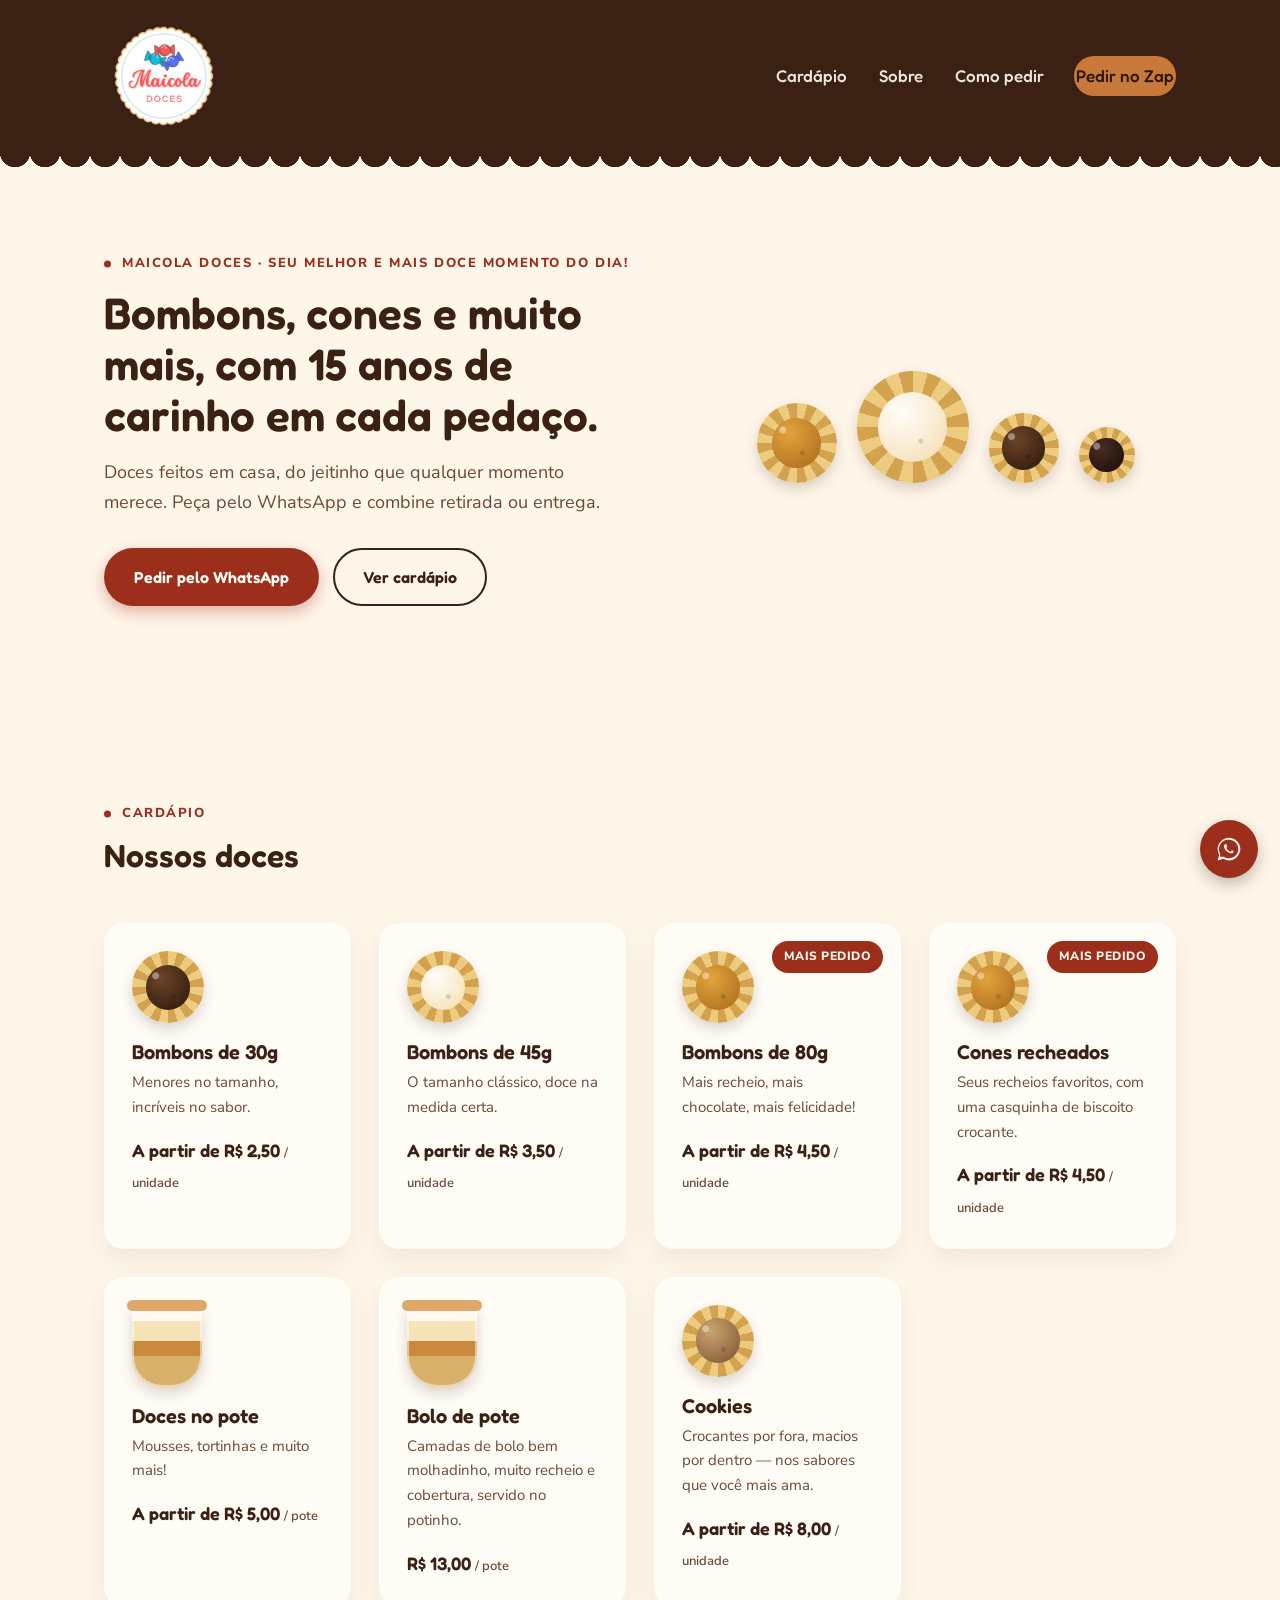
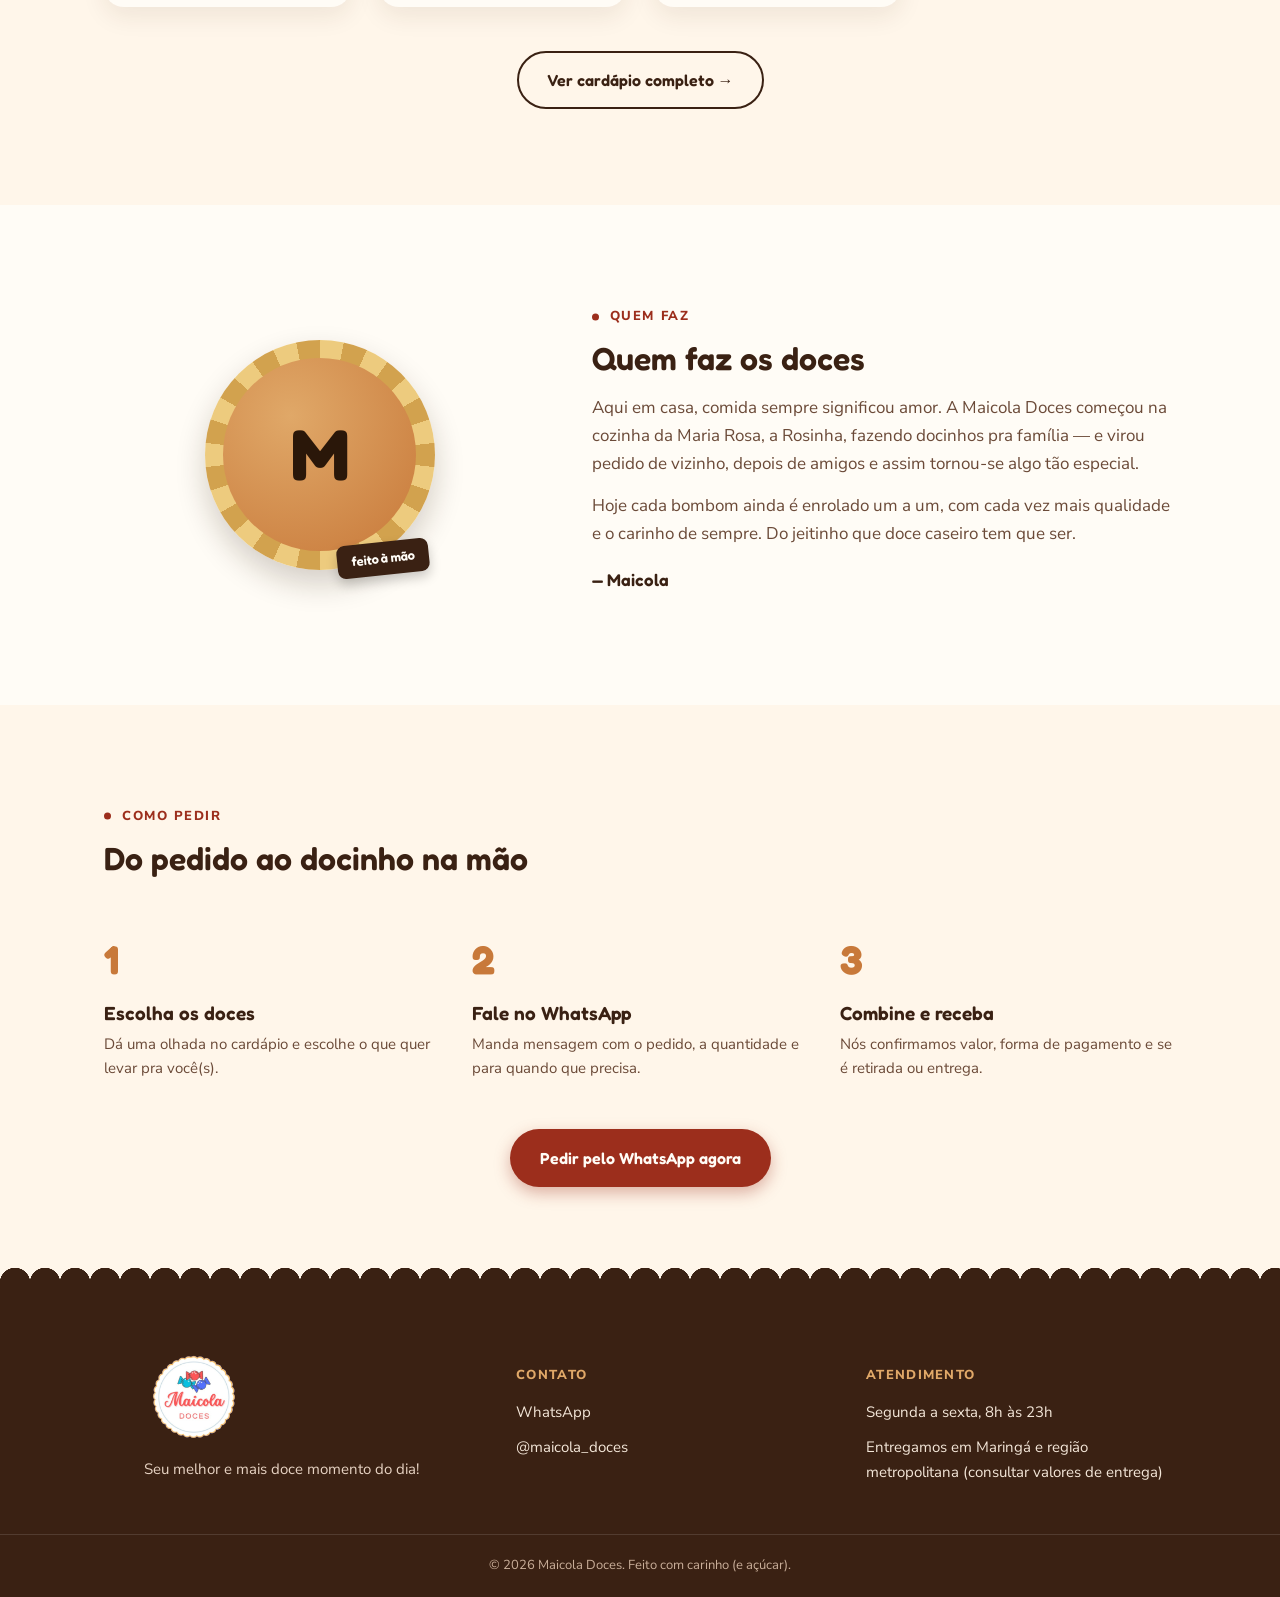
==== commit fba487d8: "Add files via upload" ====
--- a/index.html
+++ b/index.html
@@ -118,7 +118,14 @@
           <p>Camadas de bolo bem molhadinho, muito recheio e cobertura, servido no potinho.</p>
           <span class="price">R$ 13,00 <small>/ pote</small></span>
         </article>
-        
+
+        <article class="card doce-card reveal">
+          <div class="card-visual"><div class="docinho" style="--c1:#c8a46e;--c2:#7a5230"><span class="miolo"></span></div></div>
+          <h3>Cookies</h3>
+          <p>Crocantes por fora, macios por dentro — nos sabores que você mais ama.</p>
+          <span class="price">A partir de R$ 8,00 <small>/ unidade</small></span>
+        </article>
+
       </div>
       <div style="text-align:center;margin-top:44px;">
         <a class="btn btn-ghost" href="cardapio-completo.html">Ver cardápio completo →</a>
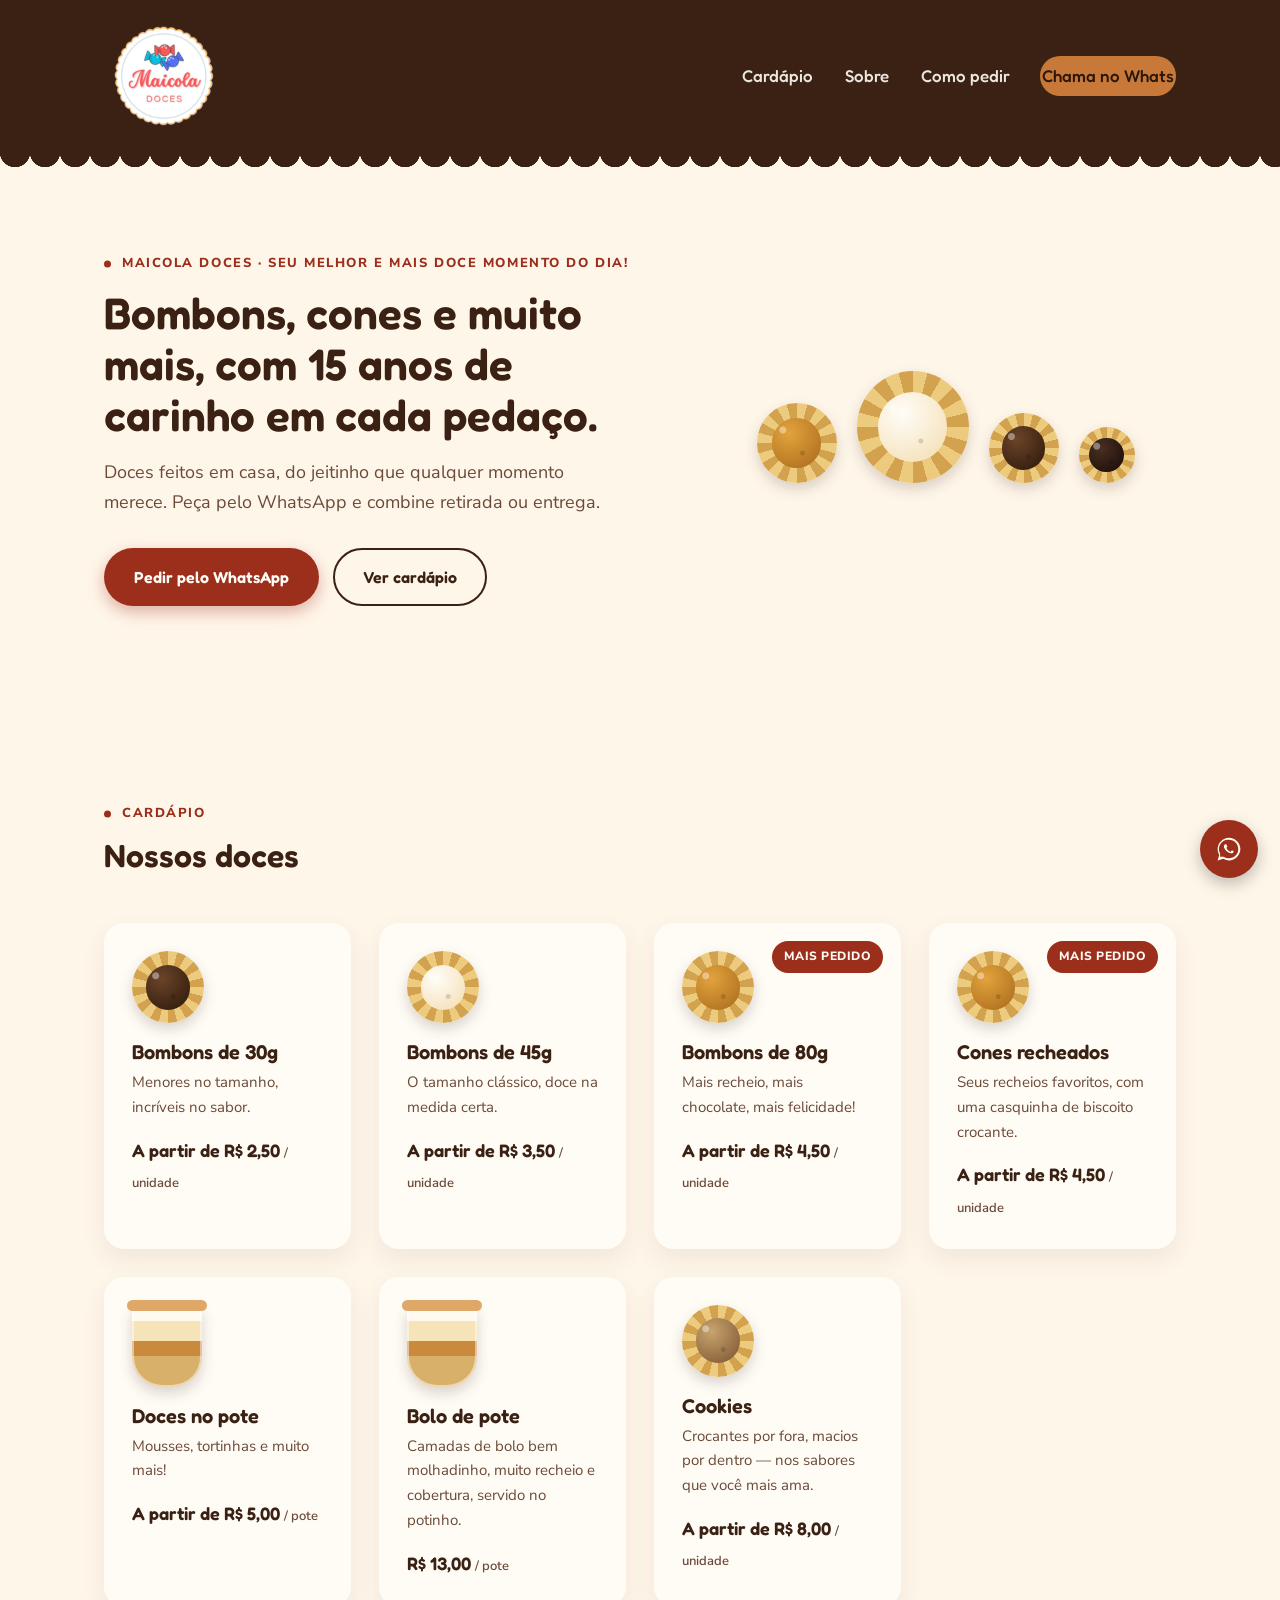
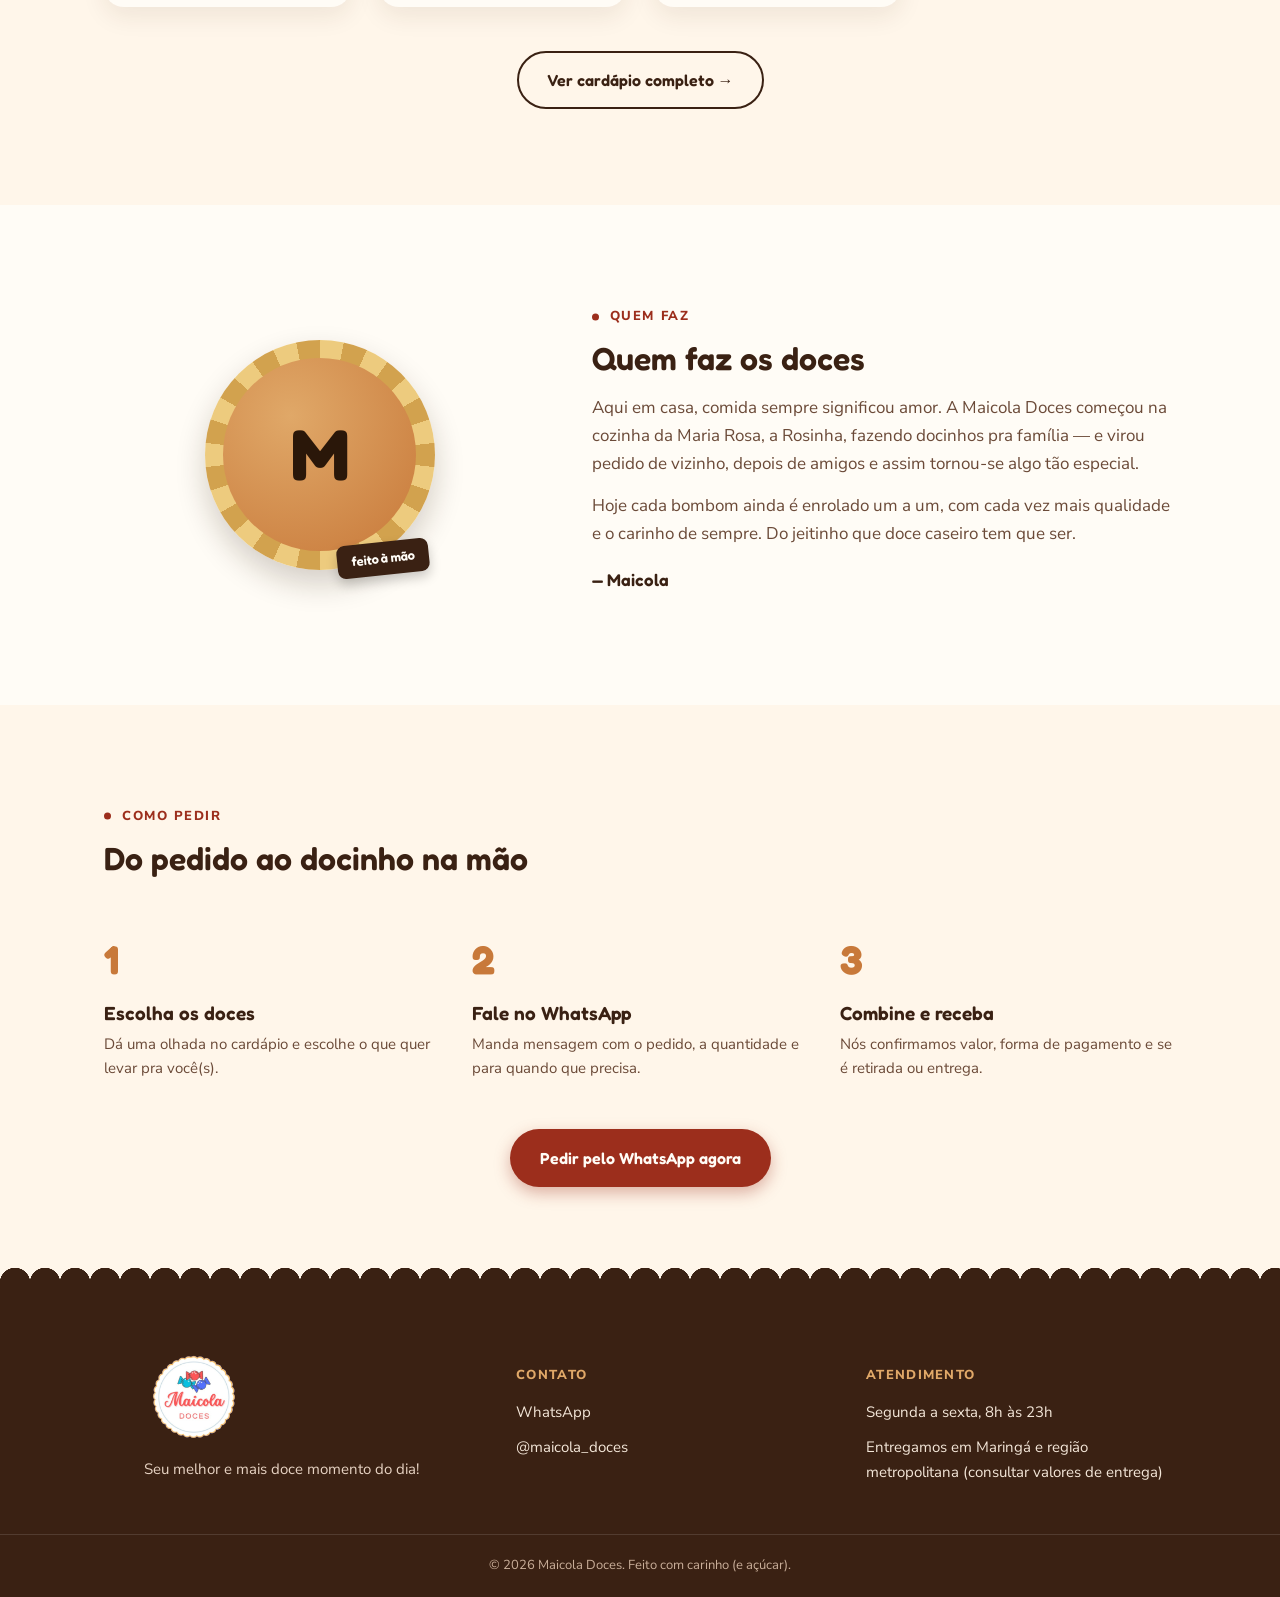
==== commit dfce1f3e: "Update index.html" ====
--- a/index.html
+++ b/index.html
@@ -39,7 +39,7 @@
       <a href="#cardapio">Cardápio</a>
       <a href="#sobre">Sobre</a>
       <a href="#pedidos">Como pedir</a>
-      <a class="nav-cta" href="https://wa.me/5544999395339?text=Ol%C3%A1!%20Vim%20pelo%20site%20e%20queria%20fazer%20um%20pedido%20de%20doces" target="_blank" rel="noopener">Pedir no Zap</a>
+      <a class="nav-cta" href="https://wa.me/5544999395339?text=Ol%C3%A1!%20Vim%20pelo%20site%20e%20queria%20fazer%20um%20pedido%20de%20doces" target="_blank" rel="noopener">Chama no Whats</a>
     </nav>
   </div>
 </header>
